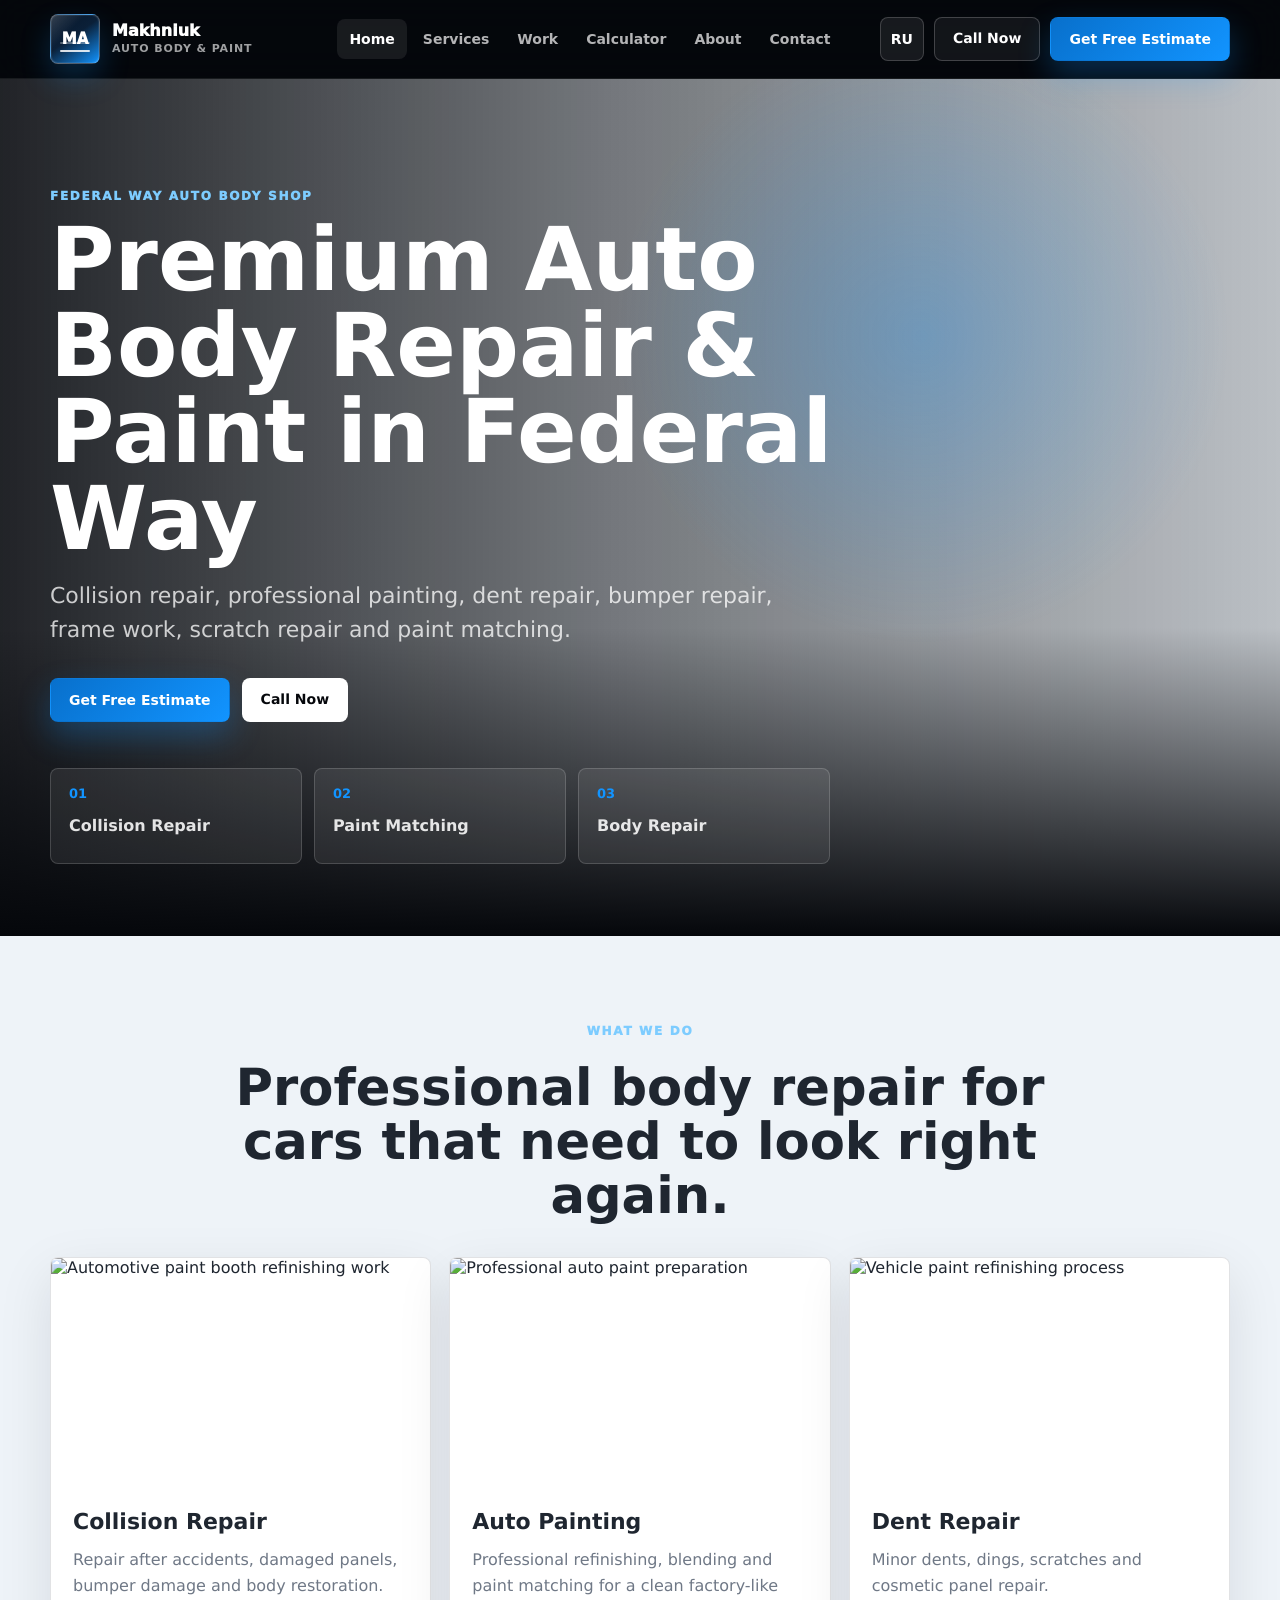
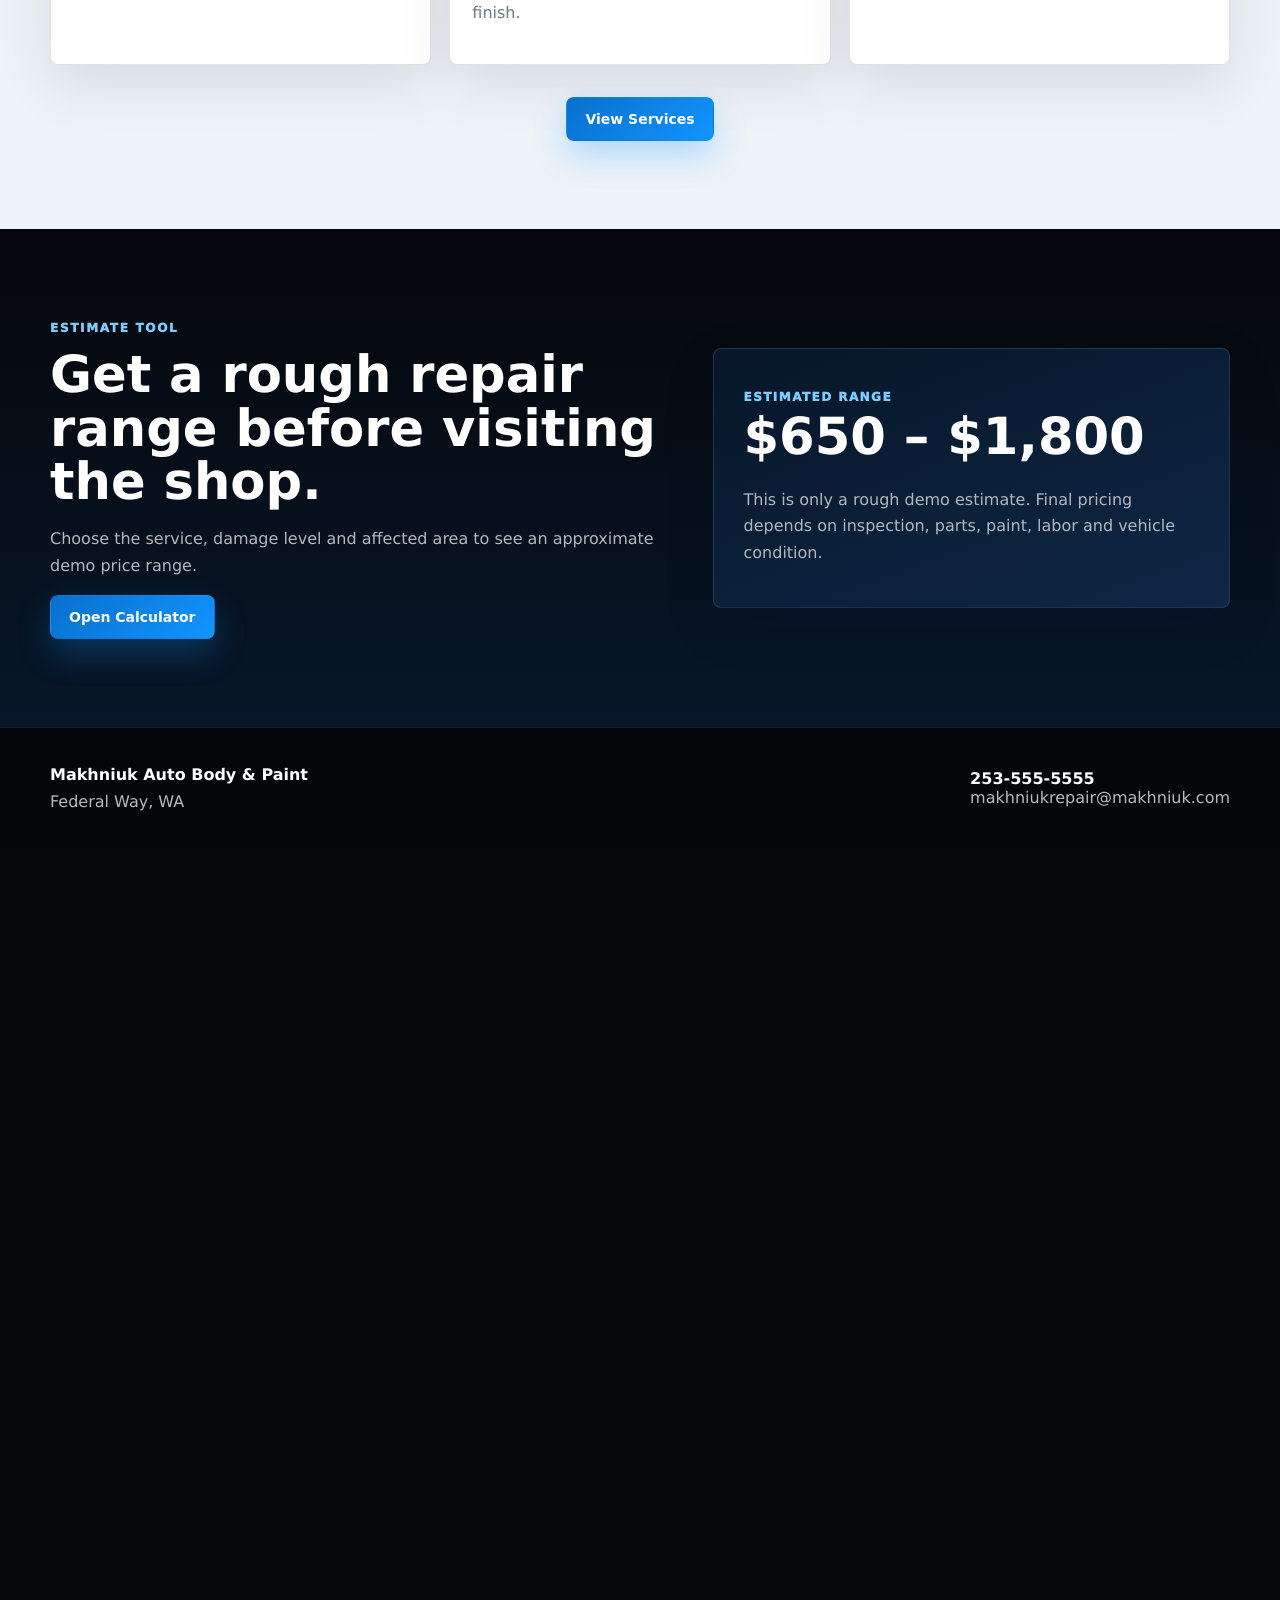
==== index.html @ cb6e2a53 "6" ====
<!DOCTYPE html>
<html lang="en">
<head>
  <meta charset="UTF-8" />
  <meta name="viewport" content="width=device-width, initial-scale=1.0" />

  <title>Makhniuk Auto Body & Paint | Auto Body Repair in Federal Way</title>
  <meta name="description" content="Premium collision repair, auto body repair, auto painting, dent repair, bumper repair, frame repair, scratch repair and paint matching in Federal Way, WA." />

  <meta property="og:title" content="Makhniuk Auto Body & Paint" />
  <meta property="og:description" content="Premium auto body repair and paint services in Federal Way, WA." />
  <meta property="og:type" content="website" />

  <link rel="stylesheet" href="style.css" />
</head>

<body>
  <header class="site-header">
    <div class="container header-inner">
      <button class="logo nav-link" data-page="home">
        <span class="logo-mark"><span>MA</span></span>
        <span class="logo-text"><strong>Makhniuk</strong><small>Auto Body & Paint</small></span>
      </button>

      <nav class="desktop-nav">
        <button class="nav-link active" data-page="home" data-i18n="navHome">Home</button>
        <button class="nav-link" data-page="services" data-i18n="navServices">Services</button>
        <button class="nav-link" data-page="work" data-i18n="navWork">Work</button>
        <button class="nav-link" data-page="calculator" data-i18n="navCalculator">Calculator</button>
        <button class="nav-link" data-page="about" data-i18n="navAbout">About</button>
        <button class="nav-link" data-page="contact" data-i18n="navContact">Contact</button>
      </nav>

      <div class="header-actions">
        <button class="lang-btn" id="langToggle">RU</button>
        <a class="btn btn-outline" href="tel:2535555555" data-i18n="callNow">Call Now</a>
        <button class="btn btn-primary nav-link" data-page="contact" data-i18n="getEstimate">Get Free Estimate</button>
        <button class="menu-btn" id="menuBtn">☰</button>
      </div>
    </div>

    <div class="mobile-nav" id="mobileNav">
      <button class="nav-link" data-page="home" data-i18n="navHome">Home</button>
      <button class="nav-link" data-page="services" data-i18n="navServices">Services</button>
      <button class="nav-link" data-page="work" data-i18n="navWork">Work</button>
      <button class="nav-link" data-page="calculator" data-i18n="navCalculator">Calculator</button>
      <button class="nav-link" data-page="about" data-i18n="navAbout">About</button>
      <button class="nav-link" data-page="contact" data-i18n="navContact">Contact</button>
    </div>
  </header>

  <main>
    <!-- HOME -->
    <section class="page active-page" id="home">
      <div class="hero">
        <div class="hero-overlay"></div>
        <div class="container hero-content">
          <span class="eyebrow" data-i18n="heroEyebrow">Federal Way Auto Body Shop</span>
          <h1 data-i18n="heroTitle">Premium Auto Body Repair & Paint in Federal Way</h1>
          <p data-i18n="heroText">
            Collision repair, professional painting, dent repair, bumper repair, frame work, scratch repair and paint matching.
          </p>

          <div class="hero-buttons">
            <button class="btn btn-primary nav-link" data-page="contact" data-i18n="getEstimate">Get Free Estimate</button>
            <a class="btn btn-light" href="tel:2535555555" data-i18n="callNow">Call Now</a>
          </div>

          <div class="trust-row">
            <div><strong>01</strong><span data-i18n="trustCollision">Collision Repair</span></div>
            <div><strong>02</strong><span data-i18n="trustPaint">Paint Matching</span></div>
            <div><strong>03</strong><span data-i18n="trustBody">Body Repair</span></div>
          </div>
        </div>
      </div>

      <section class="container section">
        <div class="section-head">
          <span class="eyebrow" data-i18n="homeServicesEyebrow">What we do</span>
          <h2 data-i18n="homeServicesTitle">Professional body repair for cars that need to look right again.</h2>
        </div>

        <div class="preview-grid">
          <article class="preview-card">
            <img src="https://images.pexels.com/photos/6872147/pexels-photo-6872147.jpeg?auto=compress&cs=tinysrgb&w=1200" alt="Automotive paint booth refinishing work">
            <div>
              <h3 data-i18n="collisionRepair">Collision Repair</h3>
              <p data-i18n="collisionShort">Repair after accidents, damaged panels, bumper damage and body restoration.</p>
            </div>
          </article>

          <article class="preview-card">
            <img src="https://images.pexels.com/photos/3806257/pexels-photo-3806257.jpeg?auto=compress&cs=tinysrgb&w=1200" alt="Professional auto paint preparation">
            <div>
              <h3 data-i18n="autoPainting">Auto Painting</h3>
              <p data-i18n="paintingShort">Professional refinishing, blending and paint matching for a clean factory-like finish.</p>
            </div>
          </article>

          <article class="preview-card">
            <img src="https://images.pexels.com/photos/6872144/pexels-photo-6872144.jpeg?auto=compress&cs=tinysrgb&w=1200" alt="Vehicle paint refinishing process">
            <div>
              <h3 data-i18n="dentRepair">Dent Repair</h3>
              <p data-i18n="dentShort">Minor dents, dings, scratches and cosmetic panel repair.</p>
            </div>
          </article>
        </div>

        <div class="center">
          <button class="btn btn-primary nav-link" data-page="services" data-i18n="viewServices">View Services</button>
        </div>
      </section>

      <section class="dark-section">
        <div class="container split-section">
          <div>
            <span class="eyebrow" data-i18n="calculatorEyebrow">Estimate tool</span>
            <h2 data-i18n="calculatorPreviewTitle">Get a rough repair range before visiting the shop.</h2>
            <p data-i18n="calculatorPreviewText">
              Choose the service, damage level and affected area to see an approximate demo price range.
            </p>
            <button class="btn btn-primary nav-link" data-page="calculator" data-i18n="openCalculator">Open Calculator</button>
          </div>
          <div class="estimate-card mini">
            <span data-i18n="estimatedRange">Estimated range</span>
            <strong>$650 – $1,800</strong>
            <p data-i18n="estimateDisclaimer">Final pricing depends on inspection, parts, paint and labor.</p>
          </div>
        </div>
      </section>
    </section>

    <!-- SERVICES -->
    <section class="page" id="services">
      <div class="page-hero small">
        <div class="container">
          <span class="eyebrow" data-i18n="servicesEyebrow">Services</span>
          <h1 data-i18n="servicesTitle">Auto body repair, paint and refinishing services.</h1>
        </div>
      </div>

      <section class="container section">
        <div class="services-grid" id="servicesGrid"></div>
      </section>
    </section>

    <!-- WORK -->
    <section class="page" id="work">
      <div class="page-hero small">
        <div class="container">
          <span class="eyebrow" data-i18n="workEyebrow">Before & After</span>
          <h1 data-i18n="workTitle">Demo repair examples with realistic estimate ranges.</h1>
        </div>
      </div>

      <section class="container section">
        <div class="work-grid" id="workGrid"></div>
      </section>
    </section>

    <!-- CALCULATOR -->
    <section class="page" id="calculator">
      <div class="page-hero small">
        <div class="container">
          <span class="eyebrow" data-i18n="calculatorEyebrow">Estimate calculator</span>
          <h1 data-i18n="calculatorTitle">Approximate repair cost calculator.</h1>
        </div>
      </div>

      <section class="container section">
        <div class="calculator-layout">
          <div class="calculator-panel">
            <label data-i18n="serviceType">Service type</label>
            <select id="calcService"></select>

            <label data-i18n="damageLevel">Damage level</label>
            <select id="calcDamage"></select>

            <label data-i18n="affectedArea">Affected area</label>
            <select id="calcArea"></select>

            <label data-i18n="paintRequired">Paint required</label>
            <select id="calcPaint"></select>

            <button class="btn btn-primary full" id="calculateBtn" data-i18n="calculate">Calculate Estimate</button>
          </div>

          <div class="estimate-card">
            <span data-i18n="estimatedRange">Estimated range</span>
            <strong id="estimatePrice">$450 – $1,200</strong>
            <span data-i18n="estimatedTime">Estimated time</span>
            <strong id="estimateTime">1–3 days</strong>
            <p data-i18n="estimateDisclaimer">
              This is only a rough demo estimate. Final pricing depends on inspection, parts, paint, labor and vehicle condition.
            </p>
          </div>
        </div>
      </section>
    </section>

    <!-- ABOUT -->
    <section class="page" id="about">
      <div class="page-hero small">
        <div class="container">
          <span class="eyebrow" data-i18n="aboutEyebrow">About</span>
          <h1 data-i18n="aboutTitle">A premium digital presence for a serious body shop.</h1>
        </div>
      </div>

      <section class="container section about-grid">
        <div>
          <h2 data-i18n="aboutHeading">Makhniuk Auto Body & Paint</h2>
          <p data-i18n="aboutText1">
            Makhniuk Auto Body & Paint is a professional auto body repair and paint shop serving Federal Way and nearby areas.
          </p>
          <p data-i18n="aboutText2">
            This demo website is built to show how the final digital presence can look with real shop photos, real customer reviews and completed project examples.
          </p>
        </div>

        <div class="about-card">
          <h3 data-i18n="hoursTitle">Business Hours</h3>
          <p>Monday–Saturday: 8:00 AM – 7:00 PM</p>
          <p>Sunday: Closed</p>
          <h3 data-i18n="serviceArea">Service Area</h3>
          <p>Federal Way, WA and surrounding areas</p>
        </div>
      </section>

      <section class="container section">
        <div class="reviews-grid">
          <article class="review-card">
            <span>★★★★★</span>
            <p data-i18n="review1">The bumper repair and paint match looked clean and professional.</p>
            <strong>Demo Customer</strong>
          </article>
          <article class="review-card">
            <span>★★★★★</span>
            <p data-i18n="review2">Great communication and the car looked much better after the body work.</p>
            <strong>Demo Customer</strong>
          </article>
          <article class="review-card">
            <span>★★★★★</span>
            <p data-i18n="review3">The paint finish looked smooth and matched the rest of the vehicle.</p>
            <strong>Demo Customer</strong>
          </article>
        </div>
      </section>
    </section>

    <!-- CONTACT -->
    <section class="page" id="contact">
      <div class="page-hero small">
        <div class="container">
          <span class="eyebrow" data-i18n="contactEyebrow">Contact</span>
          <h1 data-i18n="contactTitle">Request a free estimate.</h1>
        </div>
      </div>

      <section class="container section contact-grid">
        <form class="estimate-form" id="estimateForm">
          <label data-i18n="formName">Name</label>
          <input type="text" required />

          <label data-i18n="formPhone">Phone</label>
          <input type="tel" required />

          <label>Email</label>
          <input type="email" />

          <label data-i18n="vehicle">Vehicle Make / Model</label>
          <input type="text" />

          <label data-i18n="serviceNeeded">Service Needed</label>
          <select id="contactService"></select>

          <label data-i18n="message">Message</label>
          <textarea rows="5"></textarea>

          <button class="btn btn-primary full" type="submit" data-i18n="submitEstimate">Submit Estimate Request</button>
          <p class="success-message" id="successMessage" data-i18n="successMessage">
            Thank you. Your estimate request has been received. We will contact you shortly.
          </p>
        </form>

        <div class="contact-info">
          <h2>Makhniuk Auto Body & Paint</h2>
          <p><strong data-i18n="phone">Phone:</strong> <a href="tel:2535555555">253-555-5555</a></p>
          <p><strong>Email:</strong> makhniukrepair@makhniuk.com</p>
          <p><strong data-i18n="location">Location:</strong> Federal Way, WA</p>
          <p><strong data-i18n="hoursTitle">Business Hours:</strong><br>Monday–Saturday: 8:00 AM – 7:00 PM<br>Sunday: Closed</p>

          <div class="map-placeholder">
            <h3>Google Maps</h3>
            <p data-i18n="mapText">Exact shop address will be added here when provided.</p>
          </div>
        </div>
      </section>
    </section>
  </main>

  <!-- Service Modal -->
  <div class="modal" id="serviceModal">
    <div class="modal-box">
      <button class="modal-close" id="serviceClose">×</button>
      <img id="serviceModalImg" src="https://images.pexels.com/photos/4489732/pexels-photo-4489732.jpeg?auto=compress&cs=tinysrgb&w=1200" alt="Auto body repair service" />
      <h2 id="serviceModalTitle"></h2>
      <p id="serviceModalText"></p>
      <ul id="serviceModalList"></ul>
      <button class="btn btn-primary nav-link" data-page="contact" data-i18n="getEstimate">Get Free Estimate</button>
    </div>
  </div>

  <!-- Work Modal -->
  <div class="modal" id="workModal">
    <div class="modal-box large">
      <button class="modal-close" id="workClose">×</button>
      <div class="before-after">
        <img id="workBefore" src="https://images.pexels.com/photos/3806257/pexels-photo-3806257.jpeg?auto=compress&cs=tinysrgb&w=1200" alt="Before paint refinishing">
        <img id="workAfter" src="https://images.pexels.com/photos/6872144/pexels-photo-6872144.jpeg?auto=compress&cs=tinysrgb&w=1200" alt="After paint refinishing">
      </div>
      <h2 id="workTitleModal"></h2>
      <p id="workDescription"></p>
      <div class="modal-meta">
        <span id="workTime"></span>
        <span id="workPrice"></span>
      </div>
      <button class="btn btn-primary nav-link" data-page="contact" data-i18n="getEstimate">Get Free Estimate</button>
    </div>
  </div>

  <footer class="site-footer">
    <div class="container footer-inner">
      <div>
        <div class="footer-logo">Makhniuk Auto Body & Paint</div>
        <p>Federal Way, WA</p>
      </div>
      <div>
        <a href="tel:2535555555">253-555-5555</a>
        <p>makhniukrepair@makhniuk.com</p>
      </div>
    </div>
  </footer>

  <div class="mobile-sticky">
    <a href="tel:2535555555" data-i18n="callNow">Call Now</a>
    <button class="nav-link" data-page="contact" data-i18n="getEstimate">Get Free Estimate</button>
  </div>

  <script src="script.js"></script>
</body>
</html>
---- style.css ----
:root {
  --black: #05070b;
  --black-soft: #0a0f18;
  --navy: #071629;
  --navy-light: #0e2745;
  --graphite: #1f2630;
  --gray: #6f7886;
  --light-gray: #eef3f8;
  --white: #ffffff;
  --line: rgba(255, 255, 255, 0.14);
  --dark-line: rgba(8, 18, 32, 0.12);
  --blue: #1294ff;
  --blue-dark: #0870cc;
  --blue-soft: rgba(18, 148, 255, 0.14);
  --shadow: 0 24px 70px rgba(0, 0, 0, 0.28);
  --soft-shadow: 0 18px 54px rgba(7, 18, 32, 0.1);
  --radius: 8px;
  --header-height: 78px;
}

* {
  box-sizing: border-box;
}

html {
  scroll-behavior: smooth;
}

body {
  margin: 0;
  color: var(--graphite);
  font-family: Inter, ui-sans-serif, system-ui, -apple-system, BlinkMacSystemFont, "Segoe UI", Arial, sans-serif;
  background: var(--black);
  text-rendering: geometricPrecision;
}

body.modal-open {
  overflow: hidden;
}

img {
  display: block;
  max-width: 100%;
}

a {
  color: inherit;
  text-decoration: none;
}

button,
input,
select,
textarea {
  font: inherit;
}

button {
  cursor: pointer;
}

.container {
  width: min(1180px, calc(100% - 40px));
  margin: 0 auto;
}

.site-header {
  position: sticky;
  top: 0;
  z-index: 50;
  color: var(--white);
  background: rgba(5, 8, 13, 0.84);
  border-bottom: 1px solid rgba(255, 255, 255, 0.08);
  backdrop-filter: blur(18px);
}

.header-inner {
  min-height: var(--header-height);
  display: flex;
  align-items: center;
  justify-content: space-between;
  gap: 22px;
}

.logo {
  min-width: 250px;
  display: inline-flex;
  align-items: center;
  gap: 12px;
  padding: 0;
  color: var(--white);
  background: transparent;
  border: 0;
  text-align: left;
}

.logo-mark {
  position: relative;
  width: 50px;
  height: 50px;
  display: grid;
  place-items: center;
  flex: 0 0 auto;
  border-radius: var(--radius);
  border: 1px solid rgba(255, 255, 255, 0.25);
  background:
    linear-gradient(135deg, rgba(255, 255, 255, 0.18), transparent 36%),
    linear-gradient(145deg, #071629 0%, #0b2038 45%, #1294ff 100%);
  box-shadow: inset 0 0 0 1px rgba(255, 255, 255, 0.08), 0 14px 30px rgba(18, 148, 255, 0.22);
  font-weight: 950;
  font-size: 15px;
  overflow: hidden;
}

.logo-mark::after {
  content: "";
  position: absolute;
  left: 9px;
  right: 9px;
  bottom: 11px;
  height: 2px;
  border-radius: 999px;
  background: rgba(255, 255, 255, 0.84);
  box-shadow: 0 -8px 0 rgba(255, 255, 255, 0.32);
}

.logo-mark span {
  position: relative;
  z-index: 1;
}

.logo-text {
  max-width: 176px;
  line-height: 1.15;
}

.logo-text strong,
.logo-text small {
  display: block;
}

.logo-text strong {
  color: var(--white);
  font-size: 16px;
  font-weight: 950;
}

.logo-text small {
  margin-top: 2px;
  color: rgba(255, 255, 255, 0.62);
  font-size: 11px;
  font-weight: 850;
  letter-spacing: 0.08em;
  text-transform: uppercase;
}

.desktop-nav {
  display: flex;
  align-items: center;
  justify-content: center;
  gap: 4px;
}

.nav-link {
  color: inherit;
  border: 0;
  background: transparent;
}

.desktop-nav .nav-link {
  min-height: 40px;
  padding: 0 12px;
  border-radius: var(--radius);
  color: rgba(255, 255, 255, 0.7);
  font-size: 14px;
  font-weight: 750;
}

.desktop-nav .nav-link:hover,
.desktop-nav .nav-link.active {
  color: var(--white);
  background: rgba(255, 255, 255, 0.08);
}

.header-actions {
  display: flex;
  align-items: center;
  gap: 10px;
}

.btn,
.lang-btn,
.menu-btn {
  min-height: 44px;
  display: inline-flex;
  align-items: center;
  justify-content: center;
  border-radius: var(--radius);
  font-size: 14px;
  font-weight: 850;
  line-height: 1;
  white-space: nowrap;
  transition: transform 0.28s ease, border-color 0.28s ease, background 0.28s ease, box-shadow 0.28s ease;
}

.btn:hover,
.lang-btn:hover,
.menu-btn:hover {
  transform: translateY(-1px);
}

.btn {
  padding: 0 18px;
  border: 1px solid transparent;
}

.btn-primary {
  color: var(--white);
  background: linear-gradient(135deg, var(--blue-dark), var(--blue));
  box-shadow: 0 14px 32px rgba(18, 148, 255, 0.28);
}

.btn-outline {
  color: var(--white);
  border-color: rgba(255, 255, 255, 0.2);
  background: rgba(255, 255, 255, 0.06);
}

.btn-light {
  color: var(--black);
  background: var(--white);
}

.lang-btn,
.menu-btn {
  width: 44px;
  color: var(--white);
  border: 1px solid rgba(255, 255, 255, 0.18);
  background: rgba(255, 255, 255, 0.08);
}

.menu-btn {
  display: none;
  font-size: 22px;
}

.mobile-nav {
  display: none;
  width: min(1180px, calc(100% - 40px));
  margin: 0 auto 14px;
  padding: 8px;
  border: 1px solid rgba(255, 255, 255, 0.1);
  border-radius: var(--radius);
  background: rgba(10, 15, 24, 0.98);
}

.mobile-nav.open {
  display: grid;
}

.mobile-nav .nav-link {
  width: 100%;
  padding: 14px 12px;
  border-radius: var(--radius);
  color: rgba(255, 255, 255, 0.82);
  text-align: left;
  font-weight: 800;
}

.mobile-nav .nav-link:hover,
.mobile-nav .nav-link.active {
  color: var(--white);
  background: rgba(255, 255, 255, 0.08);
}

.page {
  position: absolute;
  left: 0;
  width: 100%;
  display: block;
  min-height: calc(100vh - var(--header-height));
  background: var(--light-gray);
  opacity: 0;
  visibility: hidden;
  pointer-events: none;
  transform: translateY(16px);
  transition: opacity 0.55s ease, transform 0.55s ease, visibility 0s linear 0.55s;
}

.page.active-page {
  position: relative;
  opacity: 1;
  visibility: visible;
  pointer-events: auto;
  transform: translateY(0);
  transition-delay: 0s;
}

.hero {
  position: relative;
  min-height: calc(100vh - var(--header-height));
  display: grid;
  align-items: end;
  overflow: hidden;
  color: var(--white);
  background:
    linear-gradient(90deg, rgba(5, 7, 11, 0.88) 0%, rgba(5, 7, 11, 0.52) 48%, rgba(5, 7, 11, 0.22) 100%),
    url("https://images.pexels.com/photos/6872147/pexels-photo-6872147.jpeg?auto=compress&cs=tinysrgb&w=2200") center / cover;
}

.hero-overlay {
  position: absolute;
  inset: 0;
  background:
    radial-gradient(circle at 72% 30%, rgba(18, 148, 255, 0.28), transparent 28%),
    linear-gradient(0deg, var(--black) 0%, transparent 36%);
}

.hero-content {
  position: relative;
  display: grid;
  justify-items: start;
  align-content: end;
  padding: 110px 0 72px;
}

.eyebrow {
  display: inline-block;
  margin-bottom: 14px;
  color: #7dccff;
  font-size: 12px;
  font-weight: 950;
  letter-spacing: 0.14em;
  text-transform: uppercase;
}

h1,
h2,
h3,
p {
  margin-top: 0;
}

h1 {
  max-width: 880px;
  margin-bottom: 18px;
  font-size: clamp(42px, 7vw, 88px);
  line-height: 0.98;
  letter-spacing: 0;
}

h2 {
  margin-bottom: 16px;
  font-size: clamp(30px, 4vw, 52px);
  line-height: 1.05;
  letter-spacing: 0;
}

h3 {
  margin-bottom: 10px;
  font-size: 22px;
  line-height: 1.2;
}

.hero p {
  max-width: 760px;
  margin-bottom: 0;
  color: rgba(255, 255, 255, 0.76);
  font-size: clamp(17px, 2vw, 22px);
  line-height: 1.55;
}

.page.active-page .hero-content > *,
.page.active-page .page-hero .container > *,
.page.active-page .section > * {
  animation: softRise 0.7s ease both;
}

.page.active-page .hero-content > *:nth-child(2),
.page.active-page .page-hero .container > *:nth-child(2),
.page.active-page .section > *:nth-child(2) {
  animation-delay: 0.05s;
}

.page.active-page .hero-content > *:nth-child(3),
.page.active-page .section > *:nth-child(3) {
  animation-delay: 0.1s;
}

@keyframes softRise {
  from {
    opacity: 0;
    transform: translateY(14px);
  }
  to {
    opacity: 1;
    transform: translateY(0);
  }
}

.hero-buttons {
  display: flex;
  flex-wrap: wrap;
  gap: 12px;
  margin-top: 30px;
}

.trust-row {
  display: grid;
  grid-template-columns: repeat(3, minmax(0, 1fr));
  gap: 12px;
  width: min(780px, 100%);
  margin-top: 46px;
}

.trust-row div {
  min-height: 96px;
  padding: 18px;
  border: 1px solid rgba(255, 255, 255, 0.16);
  border-radius: var(--radius);
  background: rgba(255, 255, 255, 0.08);
  backdrop-filter: blur(10px);
}

.trust-row strong {
  display: block;
  margin-bottom: 14px;
  color: var(--blue);
  font-size: 13px;
}

.trust-row span {
  color: rgba(255, 255, 255, 0.88);
  font-weight: 850;
}

.section {
  padding: 88px 0;
}

.section-head {
  width: min(860px, 100%);
  display: grid;
  justify-items: center;
  gap: 10px;
  margin-bottom: 34px;
  margin-left: auto;
  margin-right: auto;
  text-align: center;
}

.section-head h2 {
  max-width: 860px;
  margin-bottom: 0;
}

.preview-grid,
.services-grid,
.work-grid,
.reviews-grid {
  display: grid;
  grid-template-columns: repeat(3, minmax(0, 1fr));
  gap: 18px;
}

.preview-card,
.service-card,
.work-card,
.review-card,
.about-card,
.calculator-panel,
.estimate-card,
.contact-info,
.estimate-form {
  border: 1px solid var(--dark-line);
  border-radius: var(--radius);
  background: var(--white);
  box-shadow: var(--soft-shadow);
  transition: transform 0.35s ease, box-shadow 0.35s ease, border-color 0.35s ease;
}

.preview-card {
  overflow: hidden;
}

.preview-card:hover,
.service-card:hover,
.work-card:hover,
.review-card:hover {
  transform: translateY(-5px);
  box-shadow: 0 24px 70px rgba(7, 18, 32, 0.14);
}

.preview-card img {
  width: 100%;
  height: 230px;
  object-fit: cover;
}

.preview-card div {
  padding: 22px;
}

.preview-card p,
.service-card p,
.work-card p,
.about-grid p,
.review-card p,
.contact-info p,
.estimate-card p {
  color: var(--gray);
  line-height: 1.65;
}

.center {
  display: flex;
  justify-content: center;
  margin-top: 32px;
}

.dark-section {
  padding: 88px 0;
  color: var(--white);
  background: linear-gradient(180deg, var(--black), var(--navy));
}

.split-section {
  display: grid;
  grid-template-columns: 1.1fr 0.9fr;
  gap: 30px;
  align-items: center;
}

.split-section p {
  max-width: 650px;
  color: rgba(255, 255, 255, 0.7);
  line-height: 1.65;
}

.page-hero {
  color: var(--white);
  background:
    linear-gradient(90deg, rgba(5, 7, 11, 0.9), rgba(7, 22, 41, 0.74)),
    url("https://images.pexels.com/photos/3806257/pexels-photo-3806257.jpeg?auto=compress&cs=tinysrgb&w=2200") center / cover;
}

.page-hero.small {
  padding: 92px 0 70px;
  text-align: center;
}

.page-hero h1 {
  max-width: 860px;
  margin-left: auto;
  margin-right: auto;
  font-size: clamp(38px, 5.6vw, 72px);
}

.service-card,
.work-card {
  overflow: hidden;
}

.service-card img,
.work-card img {
  width: 100%;
  height: 220px;
  object-fit: cover;
}

.service-card .card-body,
.work-card .card-body {
  padding: 22px;
}

.service-card button,
.work-card button {
  margin-top: 12px;
}

.service-card {
  min-height: 100%;
}

.work-card {
  cursor: pointer;
}

.work-card:hover,
.service-card:hover,
.preview-card:hover { border-color: rgba(18, 148, 255, 0.45); }

.work-card .work-images,
.before-after {
  display: grid;
  grid-template-columns: 1fr 1fr;
  gap: 0;
}

.work-card .work-images img {
  height: 190px;
}

.calculator-layout,
.about-grid,
.contact-grid {
  display: grid;
  grid-template-columns: 1fr 1fr;
  gap: 24px;
  align-items: start;
}

.calculator-layout {
  width: min(980px, 100%);
  margin-left: auto;
  margin-right: auto;
}

.calculator-panel,
.estimate-form {
  padding: 26px;
}

.calculator-panel label,
.estimate-form label {
  display: block;
  margin: 16px 0 8px;
  color: var(--graphite);
  font-weight: 850;
}

.calculator-panel label:first-child,
.estimate-form label:first-child {
  margin-top: 0;
}

input,
select,
textarea {
  width: 100%;
  border: 1px solid #cbd5e1;
  border-radius: var(--radius);
  outline: 0;
  background: var(--white);
  color: var(--graphite);
  padding: 13px 12px;
}

textarea {
  resize: vertical;
}

input:focus,
select:focus,
textarea:focus {
  border-color: var(--blue);
  box-shadow: 0 0 0 4px var(--blue-soft);
}

.full {
  width: 100%;
  margin-top: 18px;
}

.estimate-card {
  padding: 30px;
  color: var(--white);
  background: linear-gradient(160deg, var(--navy), var(--navy-light));
  border-color: rgba(255, 255, 255, 0.1);
}

.estimate-card.mini {
  min-height: 260px;
  display: grid;
  align-content: center;
}

.estimate-card span {
  display: block;
  margin-bottom: 8px;
  color: #7dccff;
  font-size: 12px;
  font-weight: 950;
  letter-spacing: 0.12em;
  text-transform: uppercase;
}

.estimate-card strong {
  display: block;
  margin-bottom: 24px;
  color: var(--white);
  font-size: clamp(32px, 4vw, 54px);
  line-height: 1;
}

.estimate-card p {
  margin-bottom: 0;
  color: rgba(255, 255, 255, 0.68);
}

.about-grid {
  align-items: stretch;
}

.about-card {
  padding: 28px;
  background:
    linear-gradient(180deg, rgba(18, 148, 255, 0.08), transparent 34%),
    var(--white);
}

.about-card h3 {
  margin-top: 22px;
}

.about-card h3:first-child {
  margin-top: 0;
}

.reviews-grid {
  margin-top: -28px;
}

.review-card {
  padding: 24px;
}

.review-card span {
  display: block;
  margin-bottom: 14px;
  color: var(--blue-dark);
  letter-spacing: 0.08em;
}

.review-card strong {
  display: block;
  margin-top: 18px;
}

.estimate-form {
  display: grid;
}

.success-message {
  display: none;
  margin: 18px 0 0;
  padding: 14px;
  border-radius: var(--radius);
  color: #11643a;
  background: #e8f7ef;
  font-weight: 850;
}

.success-message.show,
.success-message.active {
  display: block;
}

.contact-info {
  padding: 30px;
}

.contact-info a {
  color: var(--blue-dark);
  font-weight: 850;
}

.map-placeholder {
  min-height: 220px;
  display: grid;
  place-items: center;
  margin-top: 24px;
  padding: 24px;
  border-radius: var(--radius);
  color: var(--white);
  text-align: center;
  background:
    linear-gradient(rgba(7, 22, 41, 0.84), rgba(7, 22, 41, 0.84)),
    linear-gradient(45deg, transparent 47%, rgba(255, 255, 255, 0.16) 49%, transparent 51%),
    linear-gradient(-45deg, transparent 47%, rgba(255, 255, 255, 0.12) 49%, transparent 51%),
    #10243d;
  background-size: auto, 54px 54px, 54px 54px, auto;
}

.map-placeholder h3 {
  margin-bottom: 8px;
  font-size: 28px;
}

.map-placeholder p {
  margin-bottom: 0;
  color: rgba(255, 255, 255, 0.72);
}

.modal {
  position: fixed;
  inset: 0;
  z-index: 100;
  display: none;
  place-items: center;
  padding: 22px;
  background: rgba(2, 5, 9, 0);
  backdrop-filter: blur(12px);
  opacity: 0;
  pointer-events: none;
  transition: opacity 0.34s ease, background 0.34s ease;
}

.modal.open,
.modal.active,
.modal.show {
  display: grid;
  opacity: 1;
  pointer-events: auto;
  background: rgba(2, 5, 9, 0.78);
}

.modal-box {
  position: relative;
  width: min(760px, 100%);
  max-height: 88vh;
  overflow: auto;
  border-radius: var(--radius);
  background: var(--white);
  box-shadow: var(--shadow);
  transform: translateY(18px) scale(0.985);
  opacity: 0;
  transition: transform 0.38s ease, opacity 0.38s ease;
}

.modal.open .modal-box,
.modal.active .modal-box,
.modal.show .modal-box {
  transform: translateY(0) scale(1);
  opacity: 1;
}

.modal-box.large {
  width: min(980px, 100%);
}

.modal-close {
  position: sticky;
  top: 14px;
  float: right;
  z-index: 2;
  width: 42px;
  height: 42px;
  margin: 14px 14px 0 0;
  border: 0;
  border-radius: var(--radius);
  color: var(--white);
  background: rgba(5, 7, 11, 0.9);
  font-size: 28px;
  line-height: 1;
}

.modal-box > img {
  width: 100%;
  height: 330px;
  object-fit: cover;
}

.modal-box h2,
.modal-box p,
.modal-box ul,
.modal-box .modal-meta,
.modal-box > .btn {
  margin-left: 28px;
  margin-right: 28px;
}

.modal-box h2 {
  margin-top: 26px;
  font-size: clamp(28px, 4vw, 46px);
}

.modal-box p {
  color: var(--gray);
  line-height: 1.65;
}

.modal-box ul {
  padding-left: 20px;
  color: var(--gray);
  line-height: 1.7;
}

.modal-box > .btn {
  margin-bottom: 28px;
}

.before-after {
  padding: 28px 28px 0;
  gap: 12px;
}

.before-after img {
  width: 100%;
  height: 310px;
  object-fit: cover;
  border-radius: var(--radius);
}

.modal-meta {
  display: flex;
  flex-wrap: wrap;
  gap: 10px;
  margin-bottom: 24px;
}

.modal-meta span {
  display: inline-flex;
  padding: 10px 12px;
  border-radius: var(--radius);
  color: var(--blue-dark);
  background: var(--blue-soft);
  font-weight: 850;
}

.site-footer {
  color: rgba(255, 255, 255, 0.72);
  background: #030508;
  border-top: 1px solid rgba(255, 255, 255, 0.08);
}

.footer-inner {
  min-height: 120px;
  display: flex;
  align-items: center;
  justify-content: space-between;
  gap: 24px;
}

.footer-logo {
  margin-bottom: 8px;
  color: var(--white);
  font-weight: 900;
}

.site-footer p {
  margin: 0;
}

.site-footer a {
  color: var(--white);
  font-weight: 850;
}

.mobile-sticky {
  position: fixed;
  left: 12px;
  right: 12px;
  bottom: 12px;
  z-index: 45;
  display: none;
  grid-template-columns: 1fr 1fr;
  gap: 8px;
  padding: 8px;
  border: 1px solid rgba(255, 255, 255, 0.14);
  border-radius: var(--radius);
  background: rgba(5, 7, 11, 0.92);
  backdrop-filter: blur(14px);
  box-shadow: 0 18px 44px rgba(0, 0, 0, 0.28);
}

.mobile-sticky a,
.mobile-sticky button {
  min-height: 44px;
  border: 0;
  border-radius: var(--radius);
  color: var(--white);
  background: rgba(255, 255, 255, 0.1);
  font-weight: 900;
}

.mobile-sticky button {
  background: linear-gradient(135deg, var(--blue-dark), var(--blue));
}

@media (max-width: 1100px) {
  .desktop-nav,
  .header-actions .btn {
    display: none;
  }

  .menu-btn {
    display: inline-flex;
  }

  .logo {
    min-width: 0;
  }
}

@media (max-width: 860px) {
  :root {
    --header-height: 68px;
  }

  .container {
    width: min(100% - 32px, 1180px);
  }

  .header-inner {
    gap: 12px;
  }

  .logo-mark {
    width: 40px;
    height: 40px;
  }

  .logo-text {
    max-width: 150px;
    font-size: 13px;
  }

  .hero {
    min-height: calc(88vh - var(--header-height));
  }

  .hero-content {
    padding: 84px 0 52px;
  }

  h1 {
    font-size: clamp(39px, 12vw, 62px);
  }

  .trust-row,
  .section-head,
  .preview-grid,
  .services-grid,
  .work-grid,
  .reviews-grid,
  .split-section,
  .calculator-layout,
  .about-grid,
  .contact-grid {
    grid-template-columns: 1fr;
  }

  .section {
    padding: 66px 0;
  }

  .dark-section {
    padding: 66px 0;
  }

  .page-hero.small {
    padding: 70px 0 52px;
  }

  .reviews-grid {
    margin-top: 0;
  }

  .footer-inner {
    align-items: flex-start;
    flex-direction: column;
    justify-content: center;
    padding: 28px 0;
  }

  .mobile-sticky {
    display: grid;
  }

  .site-footer {
    padding-bottom: 72px;
  }
}

@media (max-width: 560px) {
  .container {
    width: min(100% - 28px, 1180px);
  }

  .lang-btn,
  .menu-btn {
    width: 40px;
    min-height: 40px;
  }

  .logo-text {
    max-width: 126px;
  }

  .hero-buttons {
    display: grid;
  }

  .hero-buttons .btn {
    width: 100%;
  }

  .trust-row div {
    min-height: auto;
  }

  .preview-card img,
  .service-card img {
    height: 190px;
  }

  .work-card .work-images,
  .before-after {
    grid-template-columns: 1fr;
  }

  .before-after img {
    height: 220px;
  }

  .modal {
    padding: 12px;
  }

  .modal-box > img {
    height: 230px;
  }

  .modal-box h2,
  .modal-box p,
  .modal-box ul,
  .modal-box .modal-meta,
  .modal-box > .btn {
    margin-left: 20px;
    margin-right: 20px;
  }

  .before-after {
    padding: 20px 20px 0;
  }
}
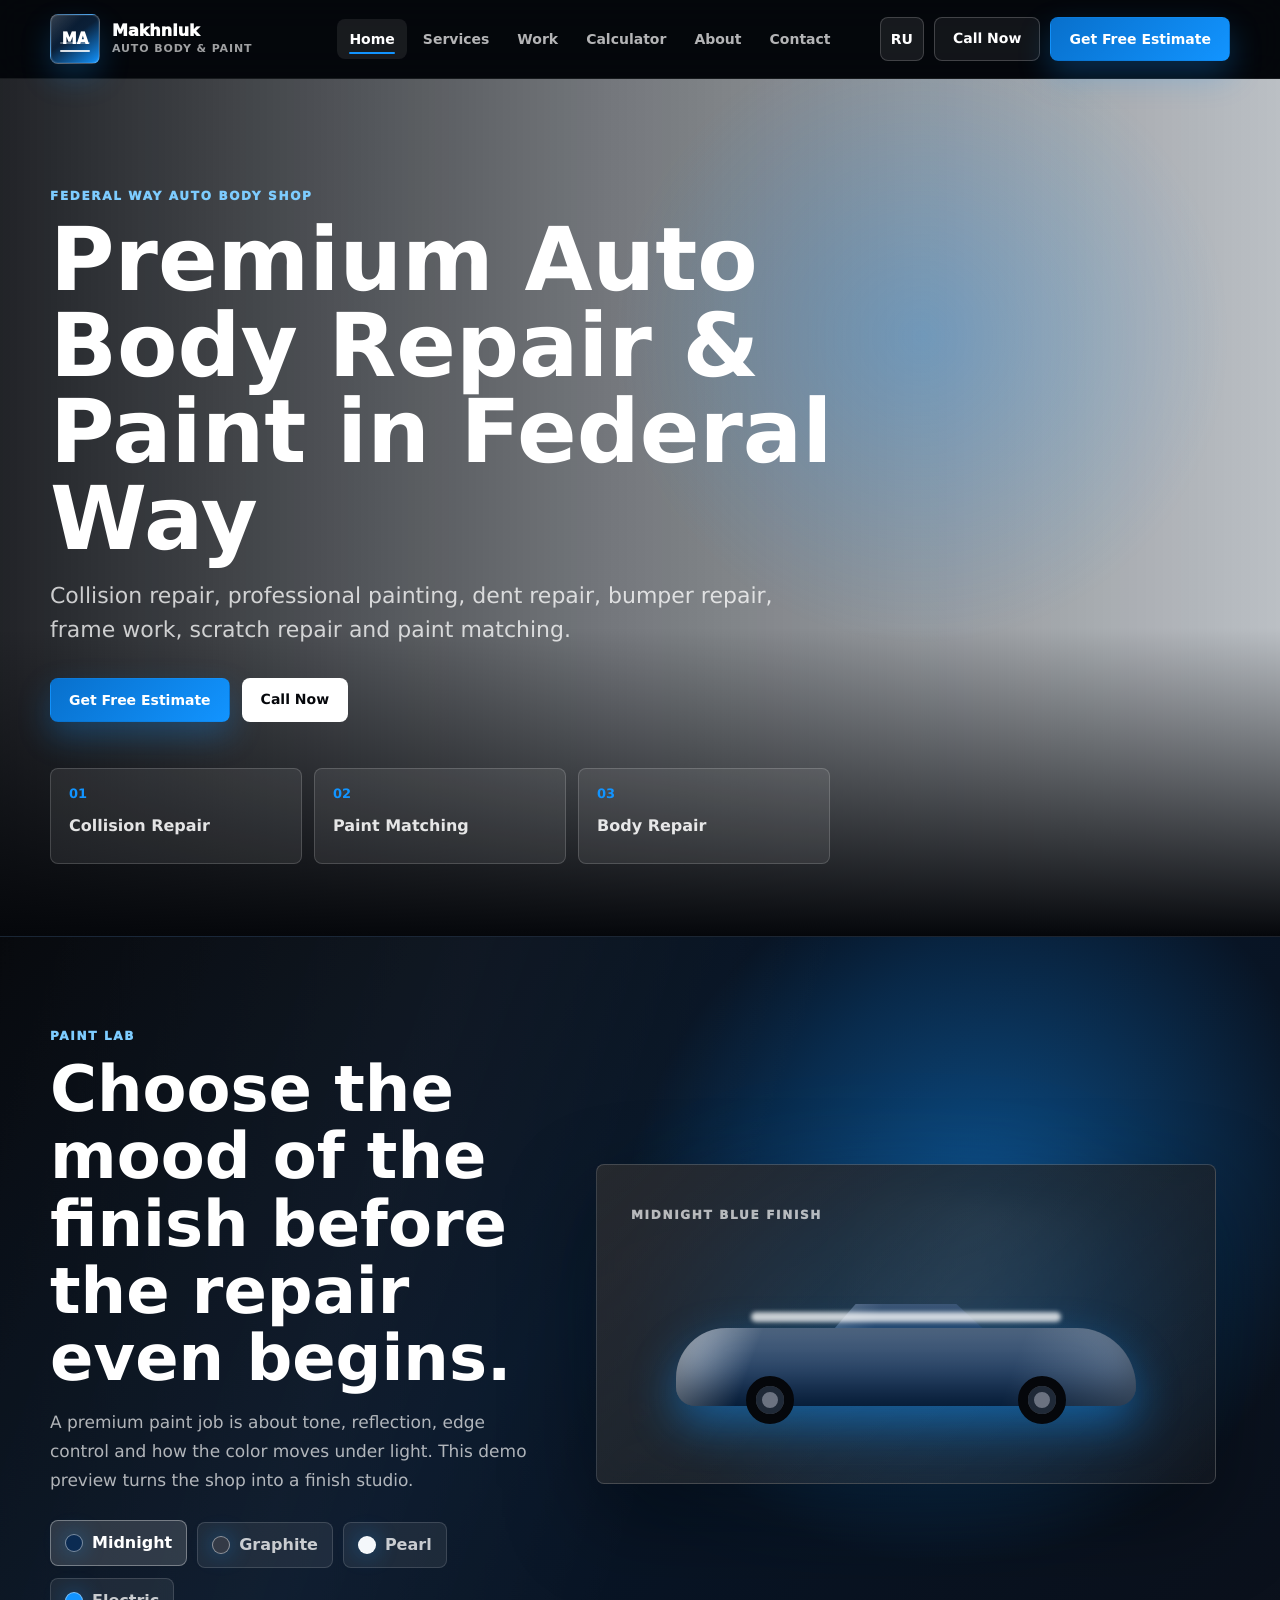
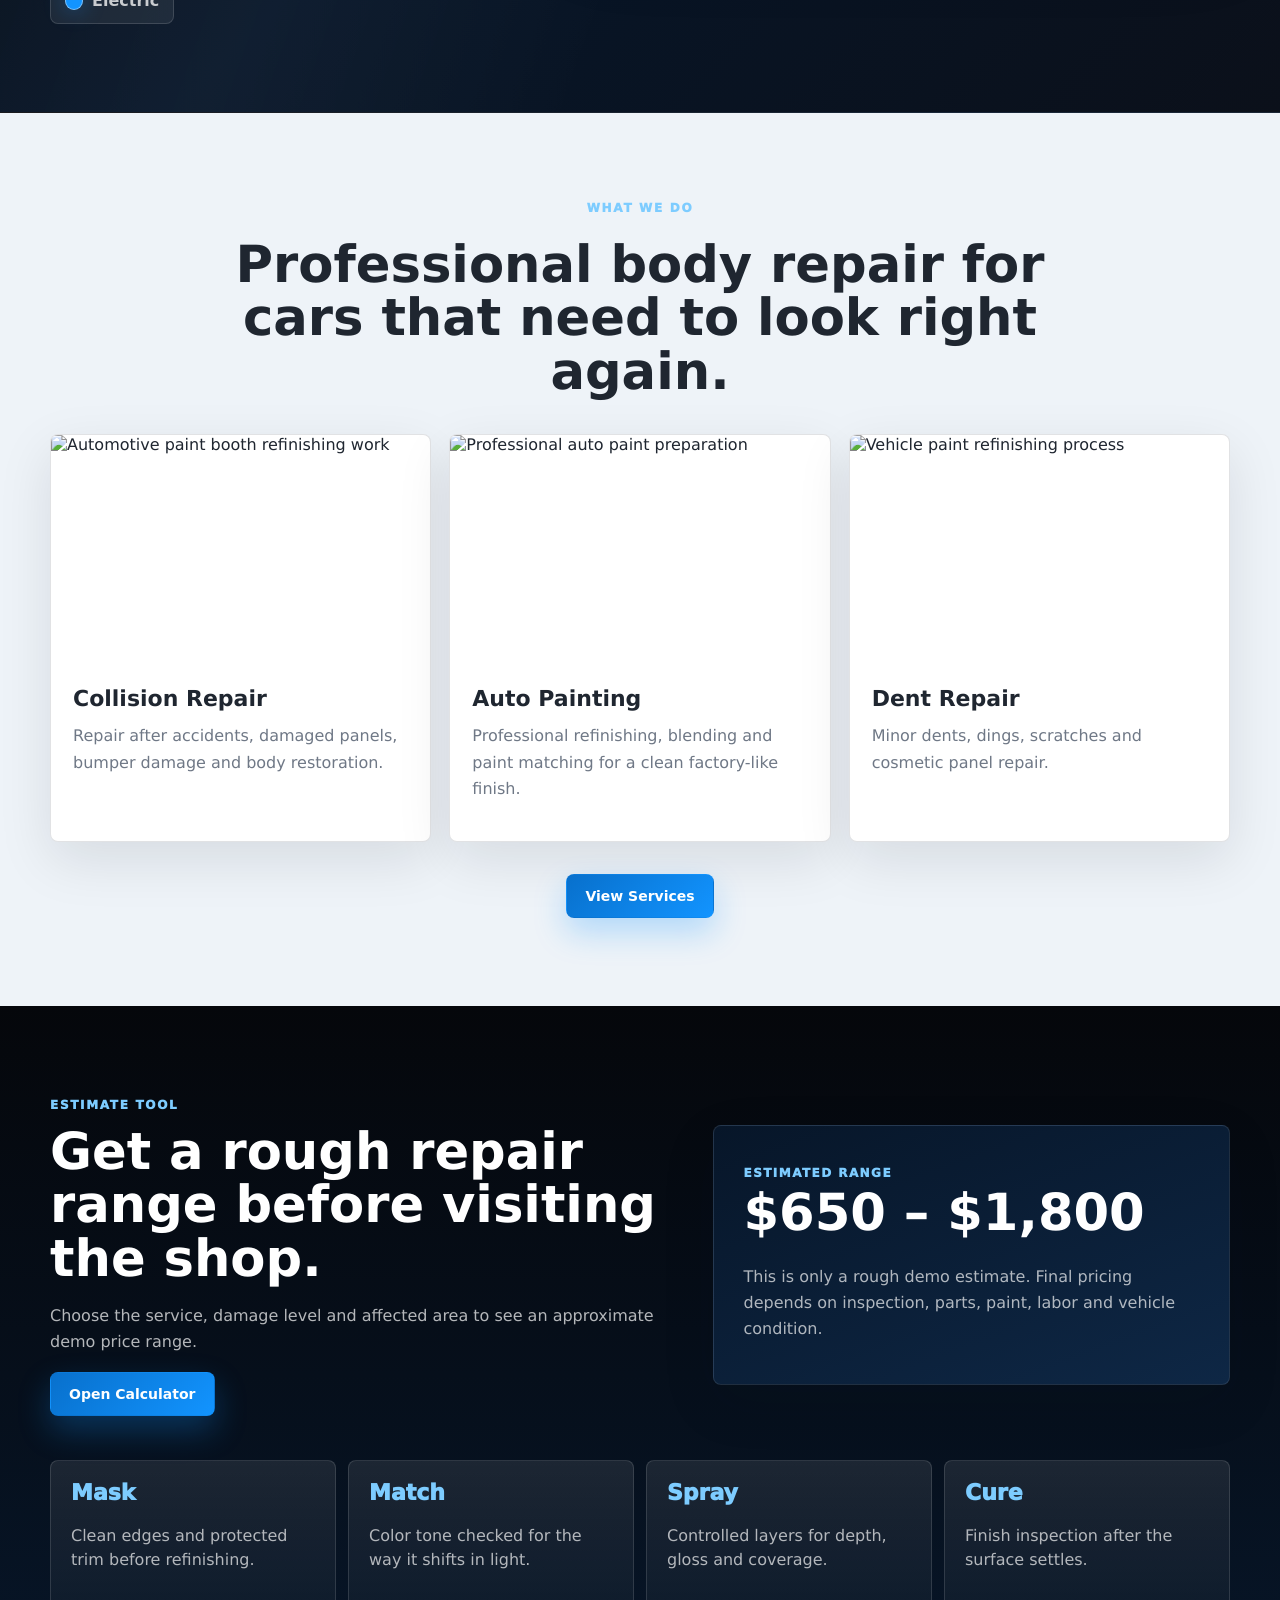
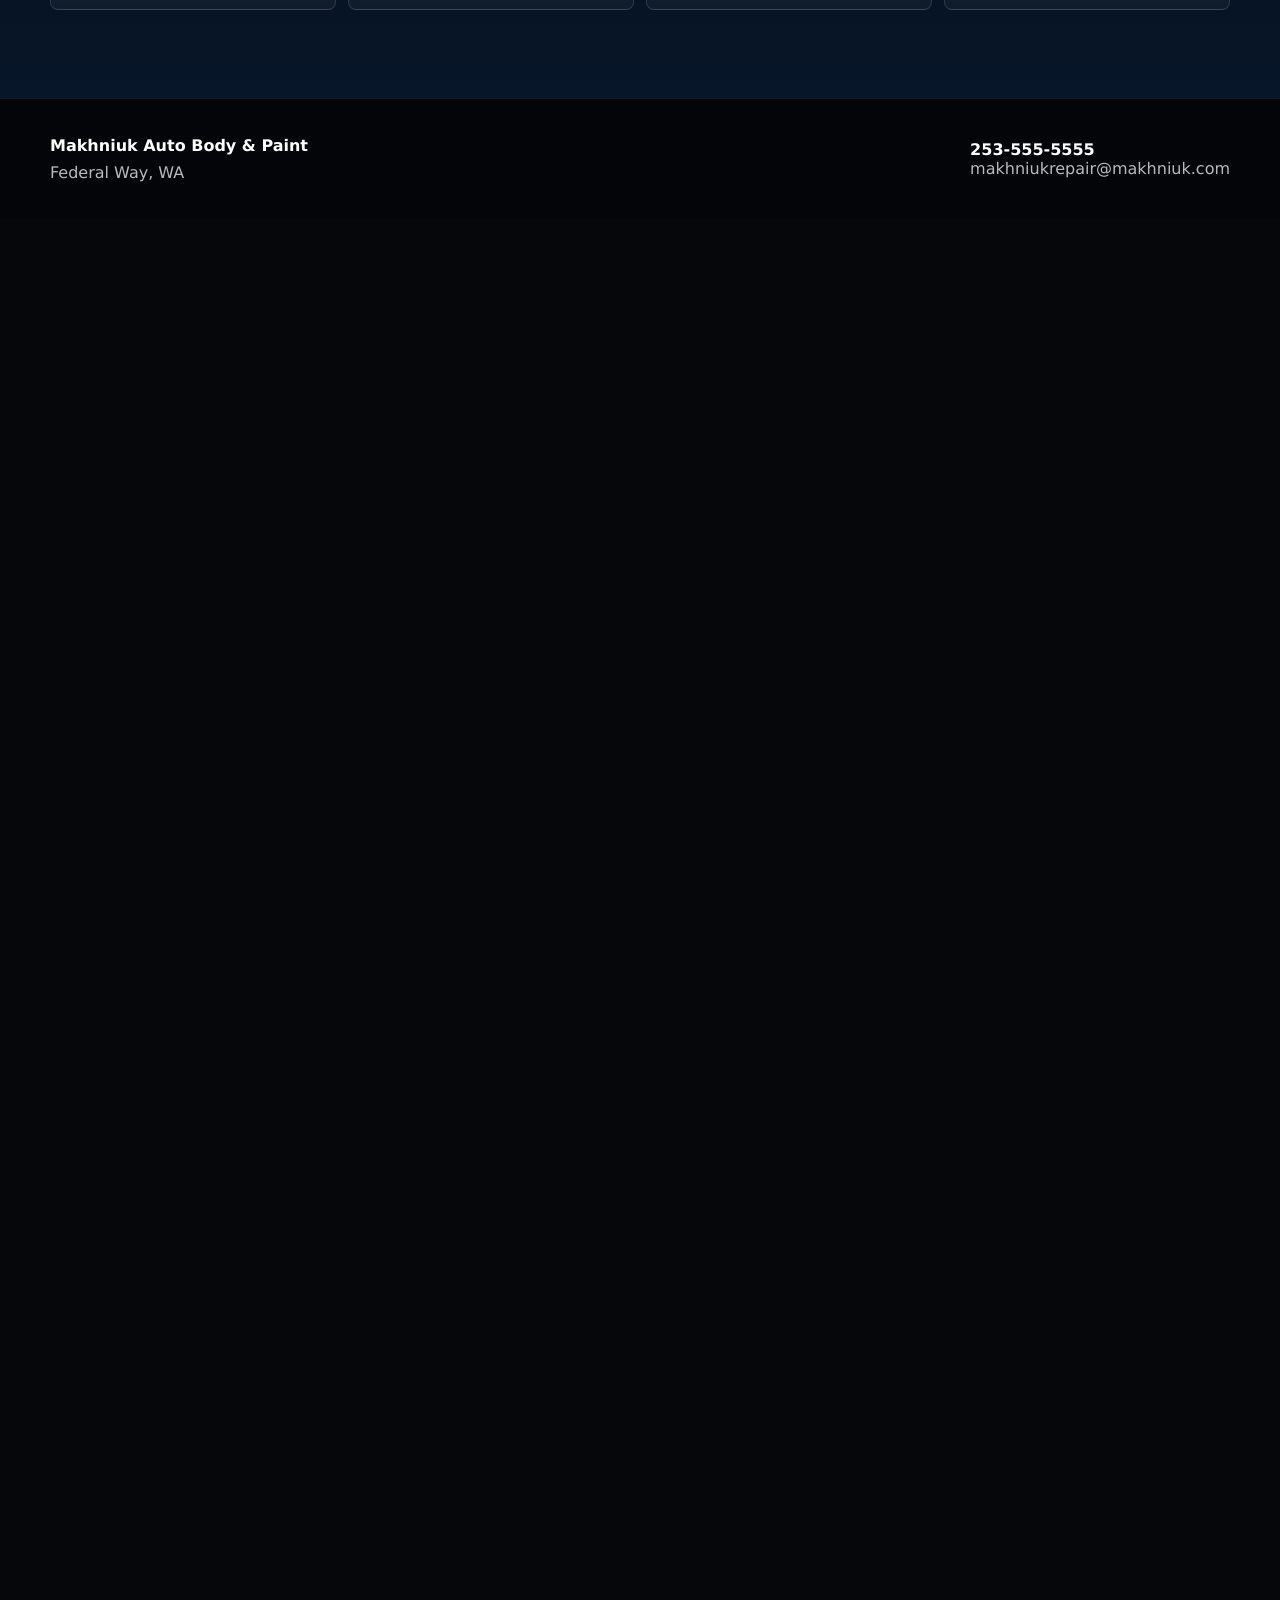
==== commit 88ac8070: "3" ====
--- a/index.html
+++ b/index.html
@@ -74,6 +74,35 @@
         </div>
       </div>
 
+      <section class="paint-lab" aria-label="Interactive paint finish preview">
+        <div class="container paint-lab-inner">
+          <div class="paint-lab-copy">
+            <span class="eyebrow" data-i18n="labEyebrow">Paint Lab</span>
+            <h2 data-i18n="labTitle">Choose the mood of the finish before the repair even begins.</h2>
+            <p data-i18n="labText">A premium paint job is about tone, reflection, edge control and how the color moves under light. This demo preview turns the shop into a finish studio.</p>
+            <div class="finish-swatches" id="finishSwatches" aria-label="Paint finish options">
+              <button class="finish-swatch active" type="button" data-finish="midnight"><span></span>Midnight</button>
+              <button class="finish-swatch" type="button" data-finish="graphite"><span></span>Graphite</button>
+              <button class="finish-swatch" type="button" data-finish="pearl"><span></span>Pearl</button>
+              <button class="finish-swatch" type="button" data-finish="electric"><span></span>Electric</button>
+            </div>
+          </div>
+          <div class="finish-stage" id="finishStage">
+            <div class="spray-beam"></div>
+            <div class="paint-card-preview">
+              <span class="paint-card-label" id="finishLabel">Midnight Blue Finish</span>
+              <div class="car-silhouette">
+                <span class="car-roof"></span>
+                <span class="car-body"></span>
+                <span class="car-gloss"></span>
+                <span class="wheel left"></span>
+                <span class="wheel right"></span>
+              </div>
+            </div>
+          </div>
+        </div>
+      </section>
+
       <section class="container section">
         <div class="section-head">
           <span class="eyebrow" data-i18n="homeServicesEyebrow">What we do</span>
@@ -127,6 +156,12 @@
             <p data-i18n="estimateDisclaimer">Final pricing depends on inspection, parts, paint and labor.</p>
           </div>
         </div>
+        <div class="container studio-steps">
+          <article><span>Mask</span><p data-i18n="studioMask">Clean edges and protected trim before refinishing.</p></article>
+          <article><span>Match</span><p data-i18n="studioMatch">Color tone checked for the way it shifts in light.</p></article>
+          <article><span>Spray</span><p data-i18n="studioSpray">Controlled layers for depth, gloss and coverage.</p></article>
+          <article><span>Cure</span><p data-i18n="studioCure">Finish inspection after the surface settles.</p></article>
+        </div>
       </section>
     </section>
 
--- a/style.css
+++ b/style.css
@@ -16,6 +16,8 @@
   --soft-shadow: 0 18px 54px rgba(7, 18, 32, 0.1);
   --radius: 8px;
   --header-height: 78px;
+  --finish-main: #0b2b52;
+  --finish-glow: rgba(18, 148, 255, 0.46);
 }
 
 * {
@@ -168,18 +170,39 @@
 }
 
 .desktop-nav .nav-link {
+  position: relative;
   min-height: 40px;
   padding: 0 12px;
   border-radius: var(--radius);
   color: rgba(255, 255, 255, 0.7);
   font-size: 14px;
   font-weight: 750;
+  overflow: hidden;
 }
 
 .desktop-nav .nav-link:hover,
 .desktop-nav .nav-link.active {
   color: var(--white);
   background: rgba(255, 255, 255, 0.08);
+}
+
+.desktop-nav .nav-link::after {
+  content: "";
+  position: absolute;
+  left: 12px;
+  right: 12px;
+  bottom: 5px;
+  height: 2px;
+  border-radius: 999px;
+  background: var(--blue);
+  transform: scaleX(0);
+  transform-origin: center;
+  transition: transform 0.28s ease;
+}
+
+.desktop-nav .nav-link.active::after,
+.desktop-nav .nav-link:hover::after {
+  transform: scaleX(1);
 }
 
 .header-actions {
@@ -434,6 +457,237 @@
   font-weight: 850;
 }
 
+.paint-lab {
+  position: relative;
+  overflow: hidden;
+  color: var(--white);
+  background:
+    linear-gradient(135deg, #05070b 0%, #071629 46%, #0b101a 100%);
+  border-top: 1px solid rgba(255, 255, 255, 0.08);
+  border-bottom: 1px solid rgba(255, 255, 255, 0.08);
+}
+
+.paint-lab::before {
+  content: "";
+  position: absolute;
+  inset: -20% -10%;
+  background:
+    linear-gradient(110deg, transparent 0%, rgba(255, 255, 255, 0.04) 34%, transparent 54%),
+    radial-gradient(circle at 72% 42%, var(--finish-glow), transparent 28%);
+  transform: skewY(-5deg);
+  pointer-events: none;
+}
+
+.paint-lab-inner {
+  position: relative;
+  min-height: 520px;
+  display: grid;
+  grid-template-columns: 0.86fr 1.14fr;
+  gap: 42px;
+  align-items: center;
+  padding: 88px 0;
+}
+
+.paint-lab-copy {
+  max-width: 560px;
+}
+
+.paint-lab-copy h2 {
+  font-size: clamp(36px, 5vw, 68px);
+}
+
+.paint-lab-copy p {
+  color: rgba(255, 255, 255, 0.68);
+  font-size: 17px;
+  line-height: 1.7;
+}
+
+.finish-swatches {
+  display: flex;
+  flex-wrap: wrap;
+  gap: 10px;
+  margin-top: 26px;
+}
+
+.finish-swatch {
+  min-height: 46px;
+  display: inline-flex;
+  align-items: center;
+  gap: 9px;
+  padding: 0 14px;
+  border: 1px solid rgba(255, 255, 255, 0.14);
+  border-radius: var(--radius);
+  color: rgba(255, 255, 255, 0.76);
+  background: rgba(255, 255, 255, 0.07);
+  font-weight: 900;
+  transition: transform 0.26s ease, background 0.26s ease, border-color 0.26s ease;
+}
+
+.finish-swatch:hover,
+.finish-swatch.active {
+  transform: translateY(-2px);
+  color: var(--white);
+  border-color: rgba(255, 255, 255, 0.34);
+  background: rgba(255, 255, 255, 0.14);
+}
+
+.finish-swatch span {
+  width: 18px;
+  height: 18px;
+  border-radius: 50%;
+  border: 1px solid rgba(255, 255, 255, 0.45);
+  background: var(--finish-main);
+  box-shadow: 0 0 22px var(--finish-glow);
+}
+
+.finish-swatch[data-finish="graphite"] span { background: #343a46; }
+.finish-swatch[data-finish="pearl"] span { background: #f4f7fb; }
+.finish-swatch[data-finish="electric"] span { background: #1294ff; }
+
+.finish-stage {
+  position: relative;
+  min-height: 390px;
+  display: grid;
+  place-items: center;
+  isolation: isolate;
+}
+
+.finish-stage::before,
+.finish-stage::after {
+  content: "";
+  position: absolute;
+  border-radius: 999px;
+  pointer-events: none;
+}
+
+.finish-stage::before {
+  width: 68%;
+  height: 56%;
+  background: var(--finish-glow);
+  filter: blur(70px);
+  opacity: 0.7;
+}
+
+.finish-stage::after {
+  width: min(560px, 94%);
+  height: 1px;
+  bottom: 54px;
+  background: linear-gradient(90deg, transparent, rgba(255, 255, 255, 0.36), transparent);
+}
+
+.spray-beam {
+  position: absolute;
+  right: 5%;
+  top: 15%;
+  width: 54%;
+  height: 48%;
+  background: linear-gradient(110deg, transparent, rgba(255, 255, 255, 0.18), transparent 70%);
+  clip-path: polygon(100% 18%, 0 0, 0 100%, 100% 82%);
+  opacity: 0.7;
+  animation: spraySweep 4.8s ease-in-out infinite;
+  z-index: 1;
+}
+
+.paint-card-preview {
+  position: relative;
+  z-index: 2;
+  width: min(620px, 100%);
+  min-height: 320px;
+  display: grid;
+  align-content: center;
+  padding: 34px;
+  border: 1px solid rgba(255, 255, 255, 0.16);
+  border-radius: var(--radius);
+  background:
+    linear-gradient(135deg, rgba(255, 255, 255, 0.13), rgba(255, 255, 255, 0.04)),
+    linear-gradient(160deg, rgba(5, 7, 11, 0.86), rgba(5, 7, 11, 0.36));
+  box-shadow: 0 34px 90px rgba(0, 0, 0, 0.38);
+  backdrop-filter: blur(12px);
+  transform: perspective(900px) rotateX(var(--tilt-x, 0deg)) rotateY(var(--tilt-y, 0deg));
+  transition: transform 0.22s ease, box-shadow 0.28s ease;
+}
+
+.paint-card-label {
+  color: rgba(255, 255, 255, 0.68);
+  font-size: 12px;
+  font-weight: 950;
+  letter-spacing: 0.14em;
+  text-transform: uppercase;
+}
+
+.car-silhouette {
+  position: relative;
+  width: min(500px, 100%);
+  height: 180px;
+  margin: 38px auto 0;
+}
+
+.car-body,
+.car-roof,
+.car-gloss {
+  position: absolute;
+  left: 0;
+  right: 0;
+  margin: auto;
+  display: block;
+}
+
+.car-body {
+  bottom: 34px;
+  width: 92%;
+  height: 78px;
+  border-radius: 58px 68px 22px 22px;
+  background:
+    linear-gradient(110deg, rgba(255, 255, 255, 0.58), transparent 18% 72%, rgba(255, 255, 255, 0.24)),
+    linear-gradient(180deg, color-mix(in srgb, var(--finish-main) 72%, white), var(--finish-main));
+  box-shadow: inset 0 -18px 32px rgba(0, 0, 0, 0.34), 0 18px 46px var(--finish-glow);
+}
+
+.car-roof {
+  bottom: 84px;
+  width: 56%;
+  height: 62px;
+  border-radius: 90px 90px 18px 18px;
+  background:
+    linear-gradient(110deg, rgba(255, 255, 255, 0.48), transparent 40%),
+    linear-gradient(180deg, color-mix(in srgb, var(--finish-main) 76%, white), var(--finish-main));
+  clip-path: polygon(16% 100%, 32% 16%, 68% 16%, 88% 100%);
+}
+
+.car-gloss {
+  top: 52px;
+  width: 62%;
+  height: 10px;
+  border-radius: 999px;
+  background: rgba(255, 255, 255, 0.76);
+  filter: blur(2px);
+  animation: glossMove 3.8s ease-in-out infinite;
+}
+
+.wheel {
+  position: absolute;
+  bottom: 16px;
+  width: 48px;
+  height: 48px;
+  border: 10px solid #05070b;
+  border-radius: 50%;
+  background: #6b7280;
+  box-shadow: inset 0 0 0 6px #1f2937;
+}
+
+.wheel.left { left: 18%; }
+.wheel.right { right: 18%; }
+
+@keyframes spraySweep {
+  0%, 100% { transform: translateX(18px); opacity: 0.32; }
+  50% { transform: translateX(-18px); opacity: 0.76; }
+}
+
+@keyframes glossMove {
+  0%, 100% { transform: translateX(-28px); opacity: 0.34; }
+  50% { transform: translateX(34px); opacity: 0.88; }
+}
+
 .section {
   padding: 88px 0;
 }
@@ -531,6 +785,36 @@
   align-items: center;
 }
 
+.studio-steps {
+  display: grid;
+  grid-template-columns: repeat(4, minmax(0, 1fr));
+  gap: 12px;
+  margin-top: 44px;
+}
+
+.studio-steps article {
+  min-height: 150px;
+  padding: 20px;
+  border: 1px solid rgba(255, 255, 255, 0.13);
+  border-radius: var(--radius);
+  background:
+    linear-gradient(180deg, rgba(255, 255, 255, 0.09), rgba(255, 255, 255, 0.035));
+}
+
+.studio-steps span {
+  display: block;
+  margin-bottom: 18px;
+  color: #7dccff;
+  font-size: 22px;
+  font-weight: 950;
+}
+
+.studio-steps p {
+  margin: 0;
+  color: rgba(255, 255, 255, 0.68);
+  line-height: 1.55;
+}
+
 .split-section p {
   max-width: 650px;
   color: rgba(255, 255, 255, 0.7);
@@ -566,6 +850,15 @@
   width: 100%;
   height: 220px;
   object-fit: cover;
+  filter: saturate(0.92) contrast(1.05);
+  transition: transform 0.55s ease, filter 0.55s ease;
+}
+
+.service-card:hover img,
+.work-card:hover img,
+.preview-card:hover img {
+  transform: scale(1.045);
+  filter: saturate(1.08) contrast(1.08);
 }
 
 .service-card .card-body,
@@ -1029,6 +1322,7 @@
   }
 
   .trust-row,
+  .paint-lab-inner,
   .section-head,
   .preview-grid,
   .services-grid,
@@ -1071,6 +1365,15 @@
   .site-footer {
     padding-bottom: 72px;
   }
+
+  .paint-lab-inner {
+    min-height: auto;
+    padding: 66px 0;
+  }
+
+  .studio-steps {
+    grid-template-columns: 1fr 1fr;
+  }
 }
 
 @media (max-width: 560px) {
@@ -1098,6 +1401,23 @@
 
   .trust-row div {
     min-height: auto;
+  }
+
+  .finish-stage {
+    min-height: 320px;
+  }
+
+  .paint-card-preview {
+    min-height: 260px;
+    padding: 22px;
+  }
+
+  .car-silhouette {
+    height: 150px;
+  }
+
+  .studio-steps {
+    grid-template-columns: 1fr;
   }
 
   .preview-card img,
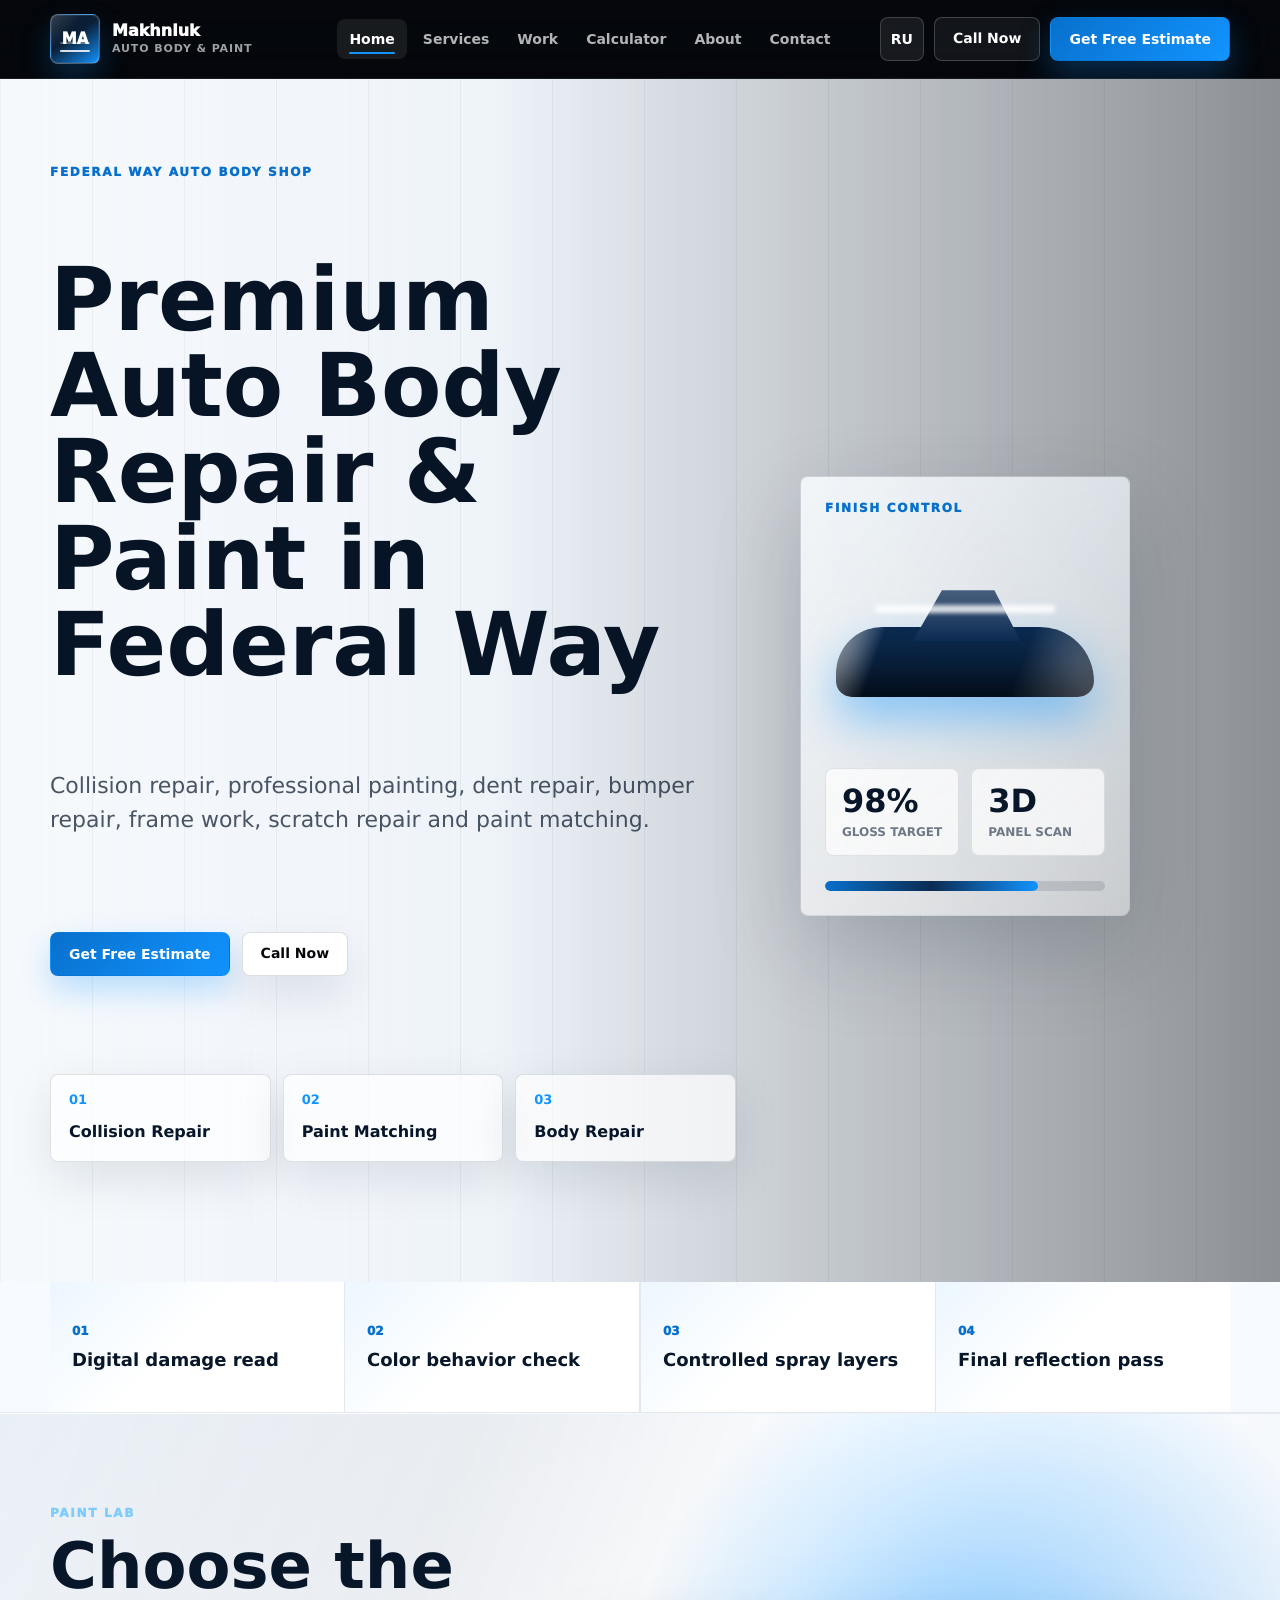
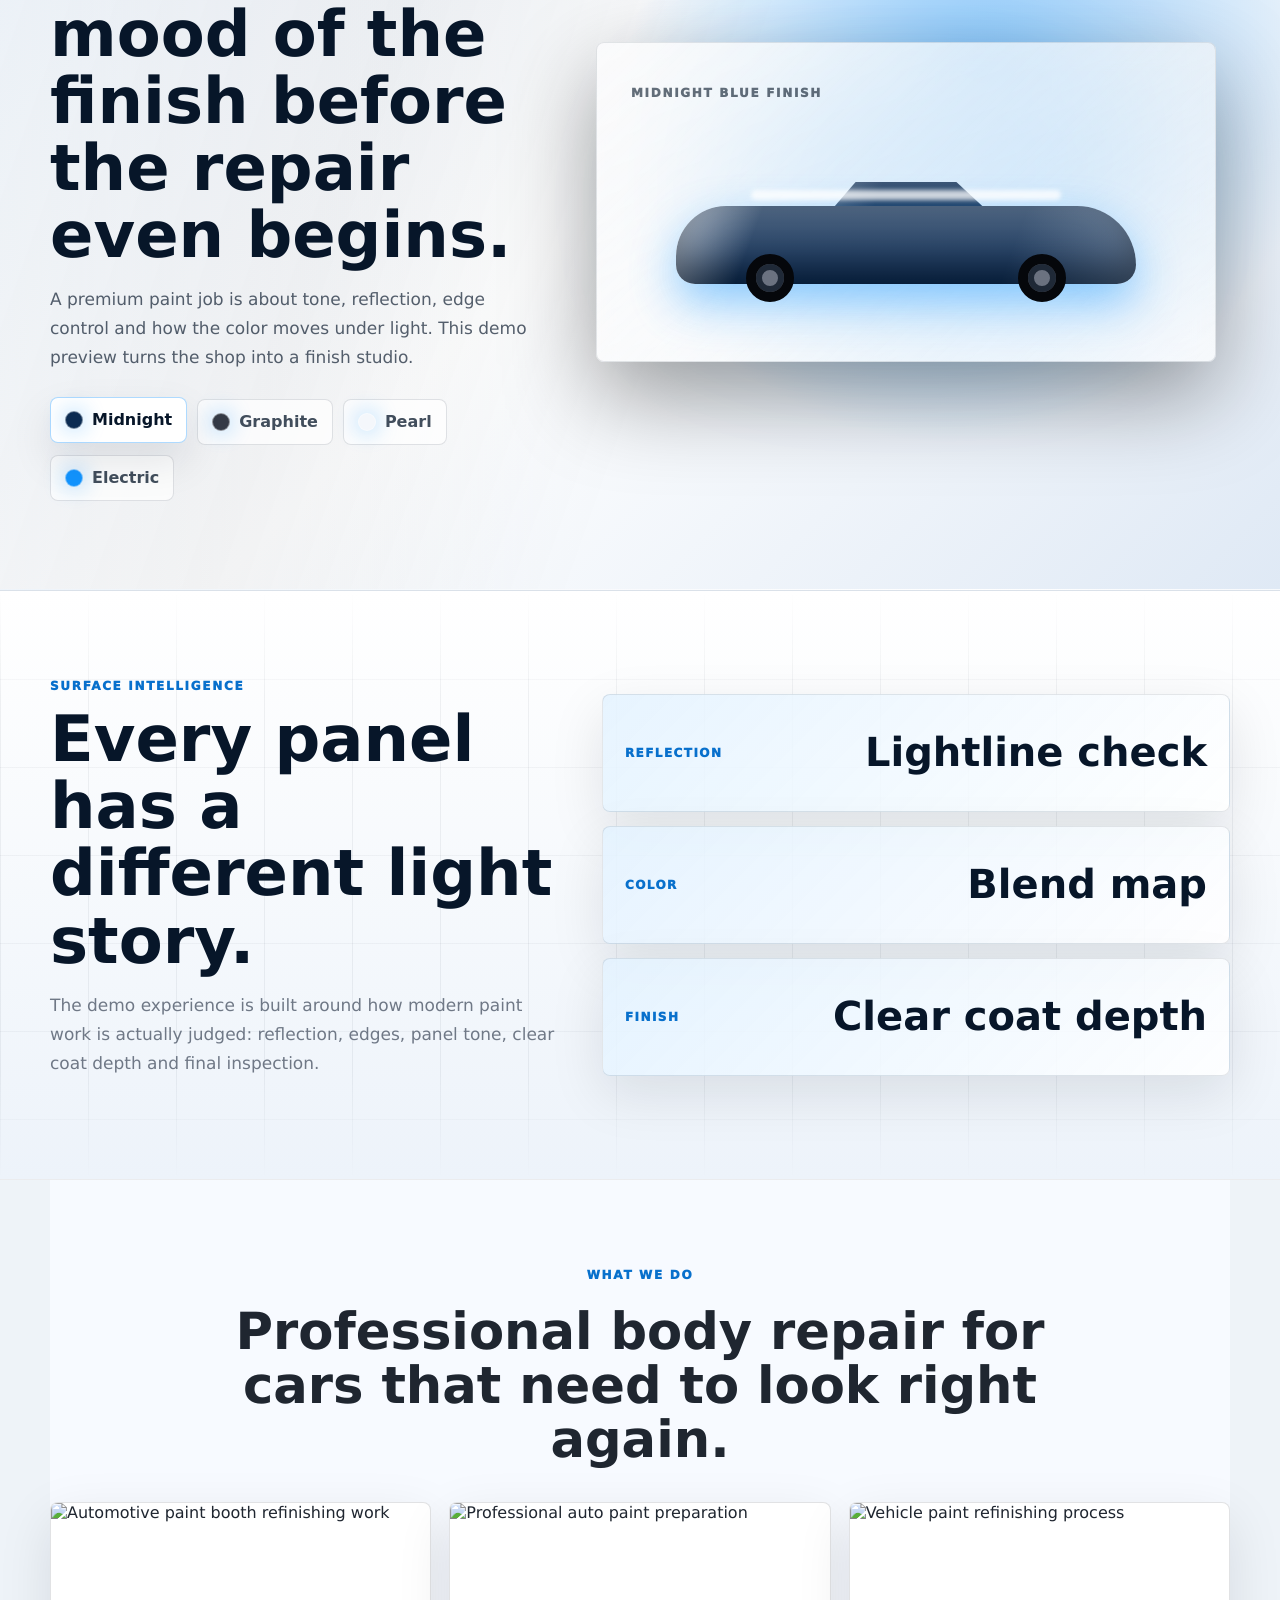
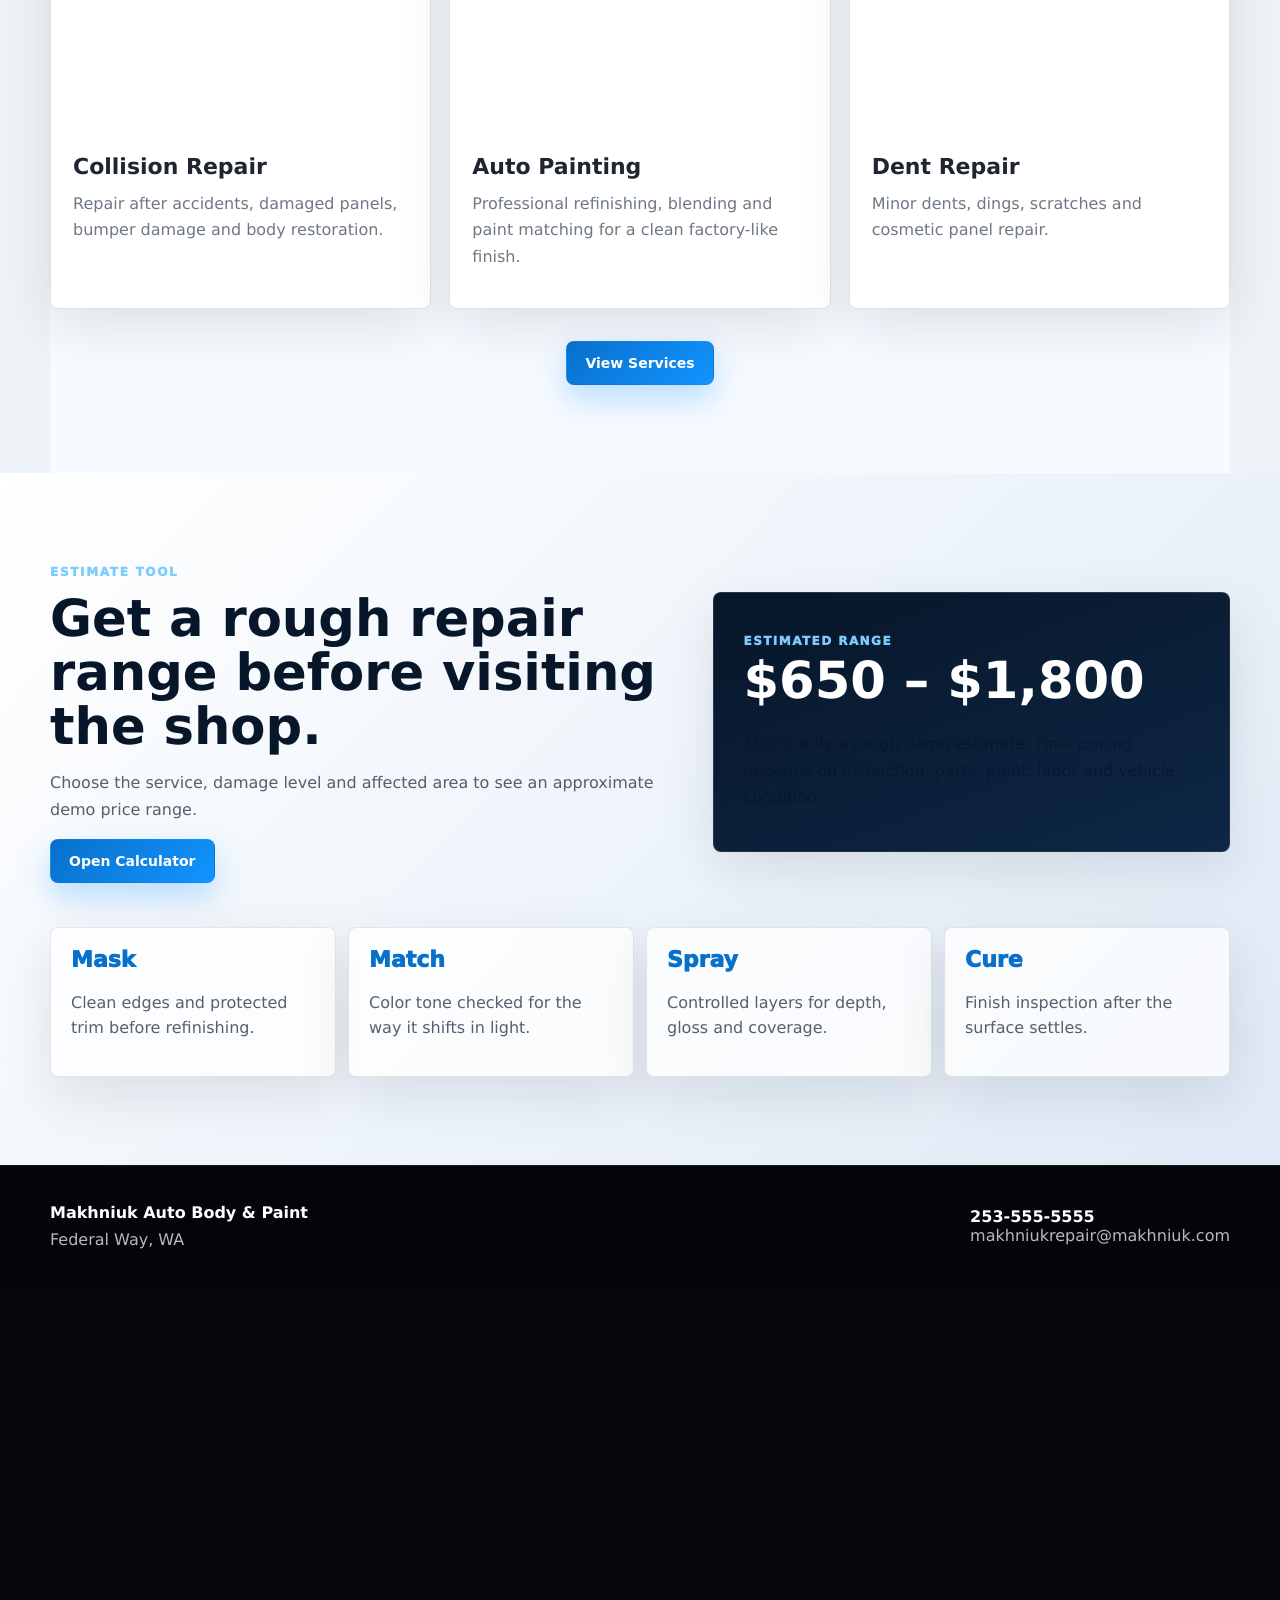
==== commit 030fd31d: "u" ====
--- a/index.html
+++ b/index.html
@@ -15,6 +15,7 @@
 </head>
 
 <body>
+  <div class="cursor-light" aria-hidden="true"></div>
   <header class="site-header">
     <div class="container header-inner">
       <button class="logo nav-link" data-page="home">
@@ -71,8 +72,29 @@
             <div><strong>02</strong><span data-i18n="trustPaint">Paint Matching</span></div>
             <div><strong>03</strong><span data-i18n="trustBody">Body Repair</span></div>
           </div>
-        </div>
-      </div>
+
+          <aside class="hero-cockpit" data-tilt>
+            <span class="cockpit-kicker" data-i18n="cockpitKicker">Finish Control</span>
+            <div class="cockpit-car">
+              <span></span><span></span><span></span>
+            </div>
+            <div class="cockpit-readout">
+              <div><strong>98%</strong><span data-i18n="cockpitGloss">Gloss target</span></div>
+              <div><strong>3D</strong><span data-i18n="cockpitScan">Panel scan</span></div>
+            </div>
+            <div class="paint-meter"><span></span></div>
+          </aside>
+        </div>
+      </div>
+
+      <section class="experience-strip">
+        <div class="container experience-grid">
+          <article data-tilt><span>01</span><strong data-i18n="expScan">Digital damage read</strong></article>
+          <article data-tilt><span>02</span><strong data-i18n="expColor">Color behavior check</strong></article>
+          <article data-tilt><span>03</span><strong data-i18n="expSpray">Controlled spray layers</strong></article>
+          <article data-tilt><span>04</span><strong data-i18n="expFinish">Final reflection pass</strong></article>
+        </div>
+      </section>
 
       <section class="paint-lab" aria-label="Interactive paint finish preview">
         <div class="container paint-lab-inner">
@@ -103,7 +125,22 @@
         </div>
       </section>
 
-      <section class="container section">
+      <section class="surface-board">
+        <div class="container surface-board-inner">
+          <div class="surface-copy reveal">
+            <span class="eyebrow" data-i18n="surfaceEyebrow">Surface intelligence</span>
+            <h2 data-i18n="surfaceTitle">Every panel has a different light story.</h2>
+            <p data-i18n="surfaceText">The demo experience is built around how modern paint work is actually judged: reflection, edges, panel tone, clear coat depth and final inspection.</p>
+          </div>
+          <div class="surface-stack">
+            <article class="surface-tile reveal" data-tilt><span>Reflection</span><strong>Lightline check</strong></article>
+            <article class="surface-tile reveal" data-tilt><span>Color</span><strong>Blend map</strong></article>
+            <article class="surface-tile reveal" data-tilt><span>Finish</span><strong>Clear coat depth</strong></article>
+          </div>
+        </div>
+      </section>
+
+      <section class="container section service-preview-section">
         <div class="section-head">
           <span class="eyebrow" data-i18n="homeServicesEyebrow">What we do</span>
           <h2 data-i18n="homeServicesTitle">Professional body repair for cars that need to look right again.</h2>
@@ -140,7 +177,7 @@
         </div>
       </section>
 
-      <section class="dark-section">
+      <section class="dark-section studio-console">
         <div class="container split-section">
           <div>
             <span class="eyebrow" data-i18n="calculatorEyebrow">Estimate tool</span>
--- a/style.css
+++ b/style.css
@@ -1249,6 +1249,7 @@
   display: none;
   grid-template-columns: 1fr 1fr;
   gap: 8px;
+  max-width: calc(100vw - 24px);
   padding: 8px;
   border: 1px solid rgba(255, 255, 255, 0.14);
   border-radius: var(--radius);
@@ -1259,12 +1260,14 @@
 
 .mobile-sticky a,
 .mobile-sticky button {
+  min-width: 0;
   min-height: 44px;
   border: 0;
   border-radius: var(--radius);
   color: var(--white);
   background: rgba(255, 255, 255, 0.1);
   font-weight: 900;
+  text-align: center;
 }
 
 .mobile-sticky button {
@@ -1455,3 +1458,470 @@
     padding: 20px 20px 0;
   }
 }
+
+/* Creative redesign layer */
+.cursor-light {
+  position: fixed;
+  left: 0;
+  top: 0;
+  z-index: 1;
+  width: 340px;
+  height: 340px;
+  border-radius: 50%;
+  background: radial-gradient(circle, rgba(18, 148, 255, 0.14), transparent 62%);
+  transform: translate(calc(var(--mouse-x, 50vw) - 170px), calc(var(--mouse-y, 50vh) - 170px));
+  pointer-events: none;
+  mix-blend-mode: screen;
+}
+
+.site-header,
+main,
+footer,
+.mobile-sticky,
+.modal {
+  position: relative;
+  z-index: 2;
+}
+
+.hero {
+  min-height: calc(88vh - var(--header-height));
+  background:
+    linear-gradient(90deg, rgba(245, 248, 252, 0.94) 0%, rgba(237, 243, 250, 0.75) 38%, rgba(5, 7, 11, 0.42) 100%),
+    url("https://images.pexels.com/photos/6872147/pexels-photo-6872147.jpeg?auto=compress&cs=tinysrgb&w=2200") center / cover;
+  color: var(--navy);
+}
+
+.hero-overlay {
+  background:
+    linear-gradient(90deg, rgba(255, 255, 255, 0.22), transparent 54%),
+    repeating-linear-gradient(90deg, rgba(7, 22, 41, 0.055) 0 1px, transparent 1px 92px);
+}
+
+.hero-content {
+  grid-template-columns: minmax(0, 1fr) minmax(320px, 430px);
+  gap: clamp(28px, 5vw, 70px);
+  align-items: end;
+  padding: 86px 0 56px;
+}
+
+.hero-content > :not(.hero-cockpit) {
+  grid-column: 1;
+}
+
+.hero .eyebrow,
+.surface-board .eyebrow,
+.service-preview-section .eyebrow {
+  color: var(--blue-dark);
+}
+
+.hero p {
+  color: rgba(7, 22, 41, 0.72);
+}
+
+.hero h1 {
+  max-width: 760px;
+  color: #061426;
+  text-wrap: balance;
+}
+
+.hero .btn-light {
+  border: 1px solid rgba(7, 22, 41, 0.14);
+  box-shadow: 0 18px 44px rgba(7, 22, 41, 0.1);
+}
+
+.trust-row {
+  width: min(720px, 100%);
+  margin-top: 34px;
+}
+
+.trust-row div {
+  min-height: 88px;
+  border-color: rgba(7, 22, 41, 0.12);
+  background: rgba(255, 255, 255, 0.68);
+  box-shadow: 0 16px 48px rgba(7, 22, 41, 0.1);
+}
+
+.trust-row span {
+  color: var(--navy);
+}
+
+.hero-cockpit {
+  grid-column: 2;
+  grid-row: 1 / span 6;
+  align-self: center;
+  min-height: 440px;
+  display: grid;
+  align-content: space-between;
+  padding: 24px;
+  border: 1px solid rgba(7, 22, 41, 0.12);
+  border-radius: 8px;
+  background:
+    linear-gradient(135deg, rgba(255, 255, 255, 0.84), rgba(255, 255, 255, 0.44)),
+    linear-gradient(180deg, rgba(18, 148, 255, 0.12), transparent);
+  box-shadow: 0 34px 90px rgba(7, 22, 41, 0.18);
+  backdrop-filter: blur(18px);
+  transform: perspective(900px) rotateX(var(--tilt-card-x, 0deg)) rotateY(var(--tilt-card-y, 0deg));
+  transition: transform 0.18s ease, box-shadow 0.28s ease;
+}
+
+.cockpit-kicker {
+  color: var(--blue-dark);
+  font-size: 12px;
+  font-weight: 950;
+  letter-spacing: 0.14em;
+  text-transform: uppercase;
+}
+
+.cockpit-car {
+  position: relative;
+  height: 180px;
+  margin: 30px 0;
+}
+
+.cockpit-car span {
+  position: absolute;
+  display: block;
+}
+
+.cockpit-car span:nth-child(1) {
+  left: 4%;
+  right: 4%;
+  bottom: 34px;
+  height: 70px;
+  border-radius: 70px 82px 24px 24px;
+  background:
+    linear-gradient(110deg, rgba(255,255,255,.72), transparent 18% 70%, rgba(255,255,255,.38)),
+    linear-gradient(180deg, var(--finish-main), #061426);
+  box-shadow: 0 22px 48px var(--finish-glow), inset 0 -16px 28px rgba(0,0,0,.34);
+}
+
+.cockpit-car span:nth-child(2) {
+  left: 24%;
+  right: 24%;
+  bottom: 90px;
+  height: 58px;
+  clip-path: polygon(14% 100%, 34% 12%, 70% 12%, 88% 100%);
+  background: linear-gradient(180deg, color-mix(in srgb, var(--finish-main) 72%, white), var(--finish-main));
+}
+
+.cockpit-car span:nth-child(3) {
+  left: 18%;
+  right: 18%;
+  top: 54px;
+  height: 8px;
+  border-radius: 999px;
+  background: rgba(255,255,255,.82);
+  filter: blur(2px);
+  animation: glossMove 3.4s ease-in-out infinite;
+}
+
+.cockpit-readout {
+  display: grid;
+  grid-template-columns: 1fr 1fr;
+  gap: 12px;
+}
+
+.cockpit-readout div {
+  padding: 16px;
+  border: 1px solid rgba(7, 22, 41, 0.1);
+  border-radius: 8px;
+  background: rgba(255,255,255,.7);
+}
+
+.cockpit-readout strong {
+  display: block;
+  color: var(--navy);
+  font-size: 32px;
+  line-height: 1;
+}
+
+.cockpit-readout span {
+  display: block;
+  margin-top: 8px;
+  color: var(--gray);
+  font-weight: 800;
+  font-size: 12px;
+  text-transform: uppercase;
+}
+
+.paint-meter {
+  height: 10px;
+  margin-top: 18px;
+  overflow: hidden;
+  border-radius: 999px;
+  background: rgba(7, 22, 41, 0.12);
+}
+
+.paint-meter span {
+  display: block;
+  width: 76%;
+  height: 100%;
+  border-radius: inherit;
+  background: linear-gradient(90deg, var(--blue-dark), var(--finish-main), var(--blue));
+  animation: meterPulse 2.8s ease-in-out infinite;
+}
+
+@keyframes meterPulse {
+  0%, 100% { width: 62%; }
+  50% { width: 92%; }
+}
+
+.experience-strip {
+  background: #f7faff;
+  border-bottom: 1px solid rgba(7,22,41,.08);
+}
+
+.experience-grid {
+  display: grid;
+  grid-template-columns: repeat(4, 1fr);
+  gap: 1px;
+  padding: 0;
+  background: rgba(7,22,41,.08);
+}
+
+.experience-grid article {
+  min-height: 130px;
+  display: grid;
+  align-content: center;
+  gap: 12px;
+  padding: 22px;
+  background:
+    linear-gradient(135deg, rgba(18,148,255,.08), transparent 45%),
+    #ffffff;
+  transform: perspective(900px) rotateX(var(--tilt-card-x, 0deg)) rotateY(var(--tilt-card-y, 0deg));
+  transition: transform .18s ease, background .28s ease;
+}
+
+.experience-grid span {
+  color: var(--blue-dark);
+  font-size: 12px;
+  font-weight: 950;
+}
+
+.experience-grid strong {
+  color: var(--navy);
+  font-size: 18px;
+}
+
+.paint-lab {
+  color: var(--navy);
+  background:
+    linear-gradient(135deg, #edf3fa 0%, #ffffff 48%, #dfe9f5 100%);
+}
+
+.paint-lab::before {
+  background:
+    linear-gradient(110deg, transparent 0%, rgba(7, 22, 41, 0.055) 34%, transparent 54%),
+    radial-gradient(circle at 72% 42%, var(--finish-glow), transparent 28%);
+}
+
+.paint-lab-copy p {
+  color: rgba(7, 22, 41, 0.68);
+}
+
+.finish-swatch {
+  color: rgba(7, 22, 41, 0.76);
+  border-color: rgba(7, 22, 41, 0.12);
+  background: rgba(255,255,255,.72);
+}
+
+.finish-swatch:hover,
+.finish-swatch.active {
+  color: var(--navy);
+  border-color: rgba(18,148,255,.34);
+  background: #ffffff;
+  box-shadow: 0 18px 42px rgba(7,22,41,.1);
+}
+
+.paint-card-preview {
+  background:
+    linear-gradient(135deg, rgba(255, 255, 255, 0.86), rgba(255, 255, 255, 0.42)),
+    linear-gradient(160deg, rgba(7, 22, 41, 0.1), rgba(255,255,255,.34));
+  border-color: rgba(7,22,41,.1);
+}
+
+.paint-card-label {
+  color: rgba(7,22,41,.62);
+}
+
+.surface-board {
+  position: relative;
+  overflow: hidden;
+  background:
+    linear-gradient(180deg, #ffffff, #edf3fa);
+  border-top: 1px solid rgba(7,22,41,.08);
+  border-bottom: 1px solid rgba(7,22,41,.08);
+}
+
+.surface-board::before {
+  content: "";
+  position: absolute;
+  inset: 0;
+  background:
+    linear-gradient(90deg, rgba(7,22,41,.055) 1px, transparent 1px),
+    linear-gradient(180deg, rgba(7,22,41,.04) 1px, transparent 1px);
+  background-size: 88px 88px;
+  mask-image: linear-gradient(180deg, transparent, black 18%, black 82%, transparent);
+}
+
+.surface-board-inner {
+  position: relative;
+  display: grid;
+  grid-template-columns: minmax(0, .9fr) minmax(280px, 1.1fr);
+  gap: 38px;
+  align-items: center;
+  padding: 84px 0;
+}
+
+.surface-copy h2 {
+  color: var(--navy);
+  font-size: clamp(36px, 5vw, 66px);
+}
+
+.surface-copy p {
+  max-width: 600px;
+  color: var(--gray);
+  line-height: 1.7;
+  font-size: 17px;
+}
+
+.surface-stack {
+  display: grid;
+  gap: 14px;
+}
+
+.surface-tile {
+  min-height: 118px;
+  display: flex;
+  align-items: center;
+  justify-content: space-between;
+  gap: 20px;
+  padding: 22px;
+  border: 1px solid rgba(7,22,41,.1);
+  border-radius: 8px;
+  background:
+    linear-gradient(135deg, rgba(18,148,255,.1), transparent),
+    rgba(255,255,255,.84);
+  box-shadow: var(--soft-shadow);
+  transform: perspective(900px) rotateX(var(--tilt-card-x, 0deg)) rotateY(var(--tilt-card-y, 0deg));
+  transition: transform .18s ease, box-shadow .28s ease;
+}
+
+.surface-tile:hover {
+  box-shadow: 0 28px 72px rgba(7,22,41,.16);
+}
+
+.surface-tile span {
+  color: var(--blue-dark);
+  font-weight: 950;
+  text-transform: uppercase;
+  letter-spacing: .12em;
+  font-size: 12px;
+}
+
+.surface-tile strong {
+  color: var(--navy);
+  font-size: clamp(24px, 4vw, 40px);
+  text-align: right;
+}
+
+.service-preview-section {
+  background: #f7faff;
+}
+
+.studio-console {
+  color: var(--navy);
+  background:
+    linear-gradient(135deg, #ffffff 0%, #eef4fb 52%, #dfe9f5 100%);
+}
+
+.studio-console .split-section p,
+.studio-console .studio-steps p {
+  color: rgba(7,22,41,.68);
+}
+
+.studio-console .estimate-card {
+  background:
+    linear-gradient(160deg, #071629, #0e2745);
+}
+
+.studio-steps article {
+  border-color: rgba(7,22,41,.1);
+  background: rgba(255,255,255,.74);
+  box-shadow: var(--soft-shadow);
+  transform: translateY(0);
+  transition: transform .28s ease, box-shadow .28s ease;
+}
+
+.studio-steps article:hover {
+  transform: translateY(-6px);
+  box-shadow: 0 24px 70px rgba(7,22,41,.14);
+}
+
+.studio-steps span {
+  color: var(--blue-dark);
+}
+
+.reveal {
+  opacity: 0;
+  transform: translateY(22px);
+  transition: opacity .7s ease, transform .7s ease;
+}
+
+.reveal.is-visible {
+  opacity: 1;
+  transform: translateY(0);
+}
+
+[data-tilt] {
+  transform-style: preserve-3d;
+}
+
+@media (max-width: 980px) {
+  .hero-content,
+  .surface-board-inner {
+    grid-template-columns: 1fr;
+  }
+
+  .hero-cockpit {
+    grid-column: 1;
+    grid-row: auto;
+    min-height: 360px;
+  }
+
+  .experience-grid {
+    grid-template-columns: 1fr 1fr;
+  }
+}
+
+@media (max-width: 640px) {
+  .cursor-light {
+    display: none;
+  }
+
+  .hero {
+    min-height: auto;
+  }
+
+  .hero-content {
+    padding-top: 54px;
+  }
+
+  .hero-cockpit {
+    min-height: 320px;
+    padding: 18px;
+  }
+
+  .experience-grid,
+  .surface-board-inner {
+    grid-template-columns: 1fr;
+  }
+
+  .surface-tile {
+    display: grid;
+  }
+
+  .surface-tile strong {
+    text-align: left;
+  }
+}
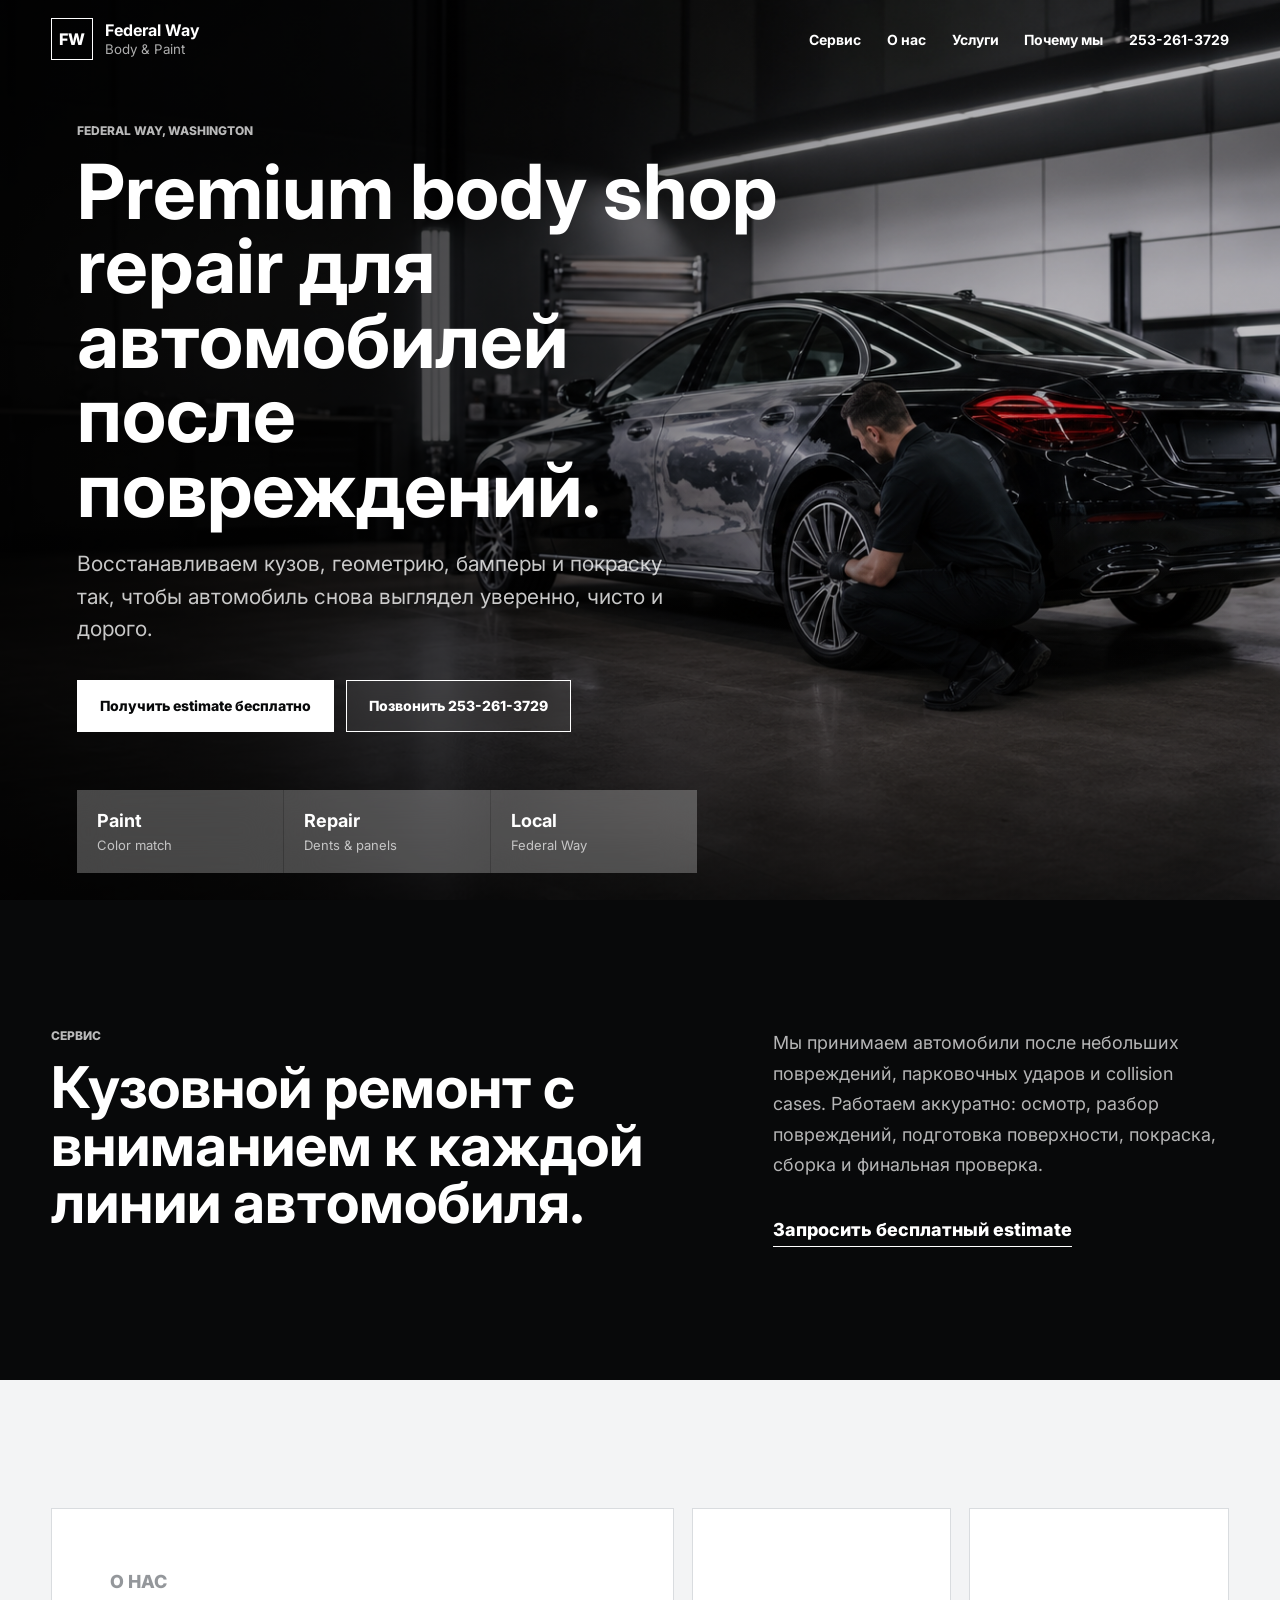
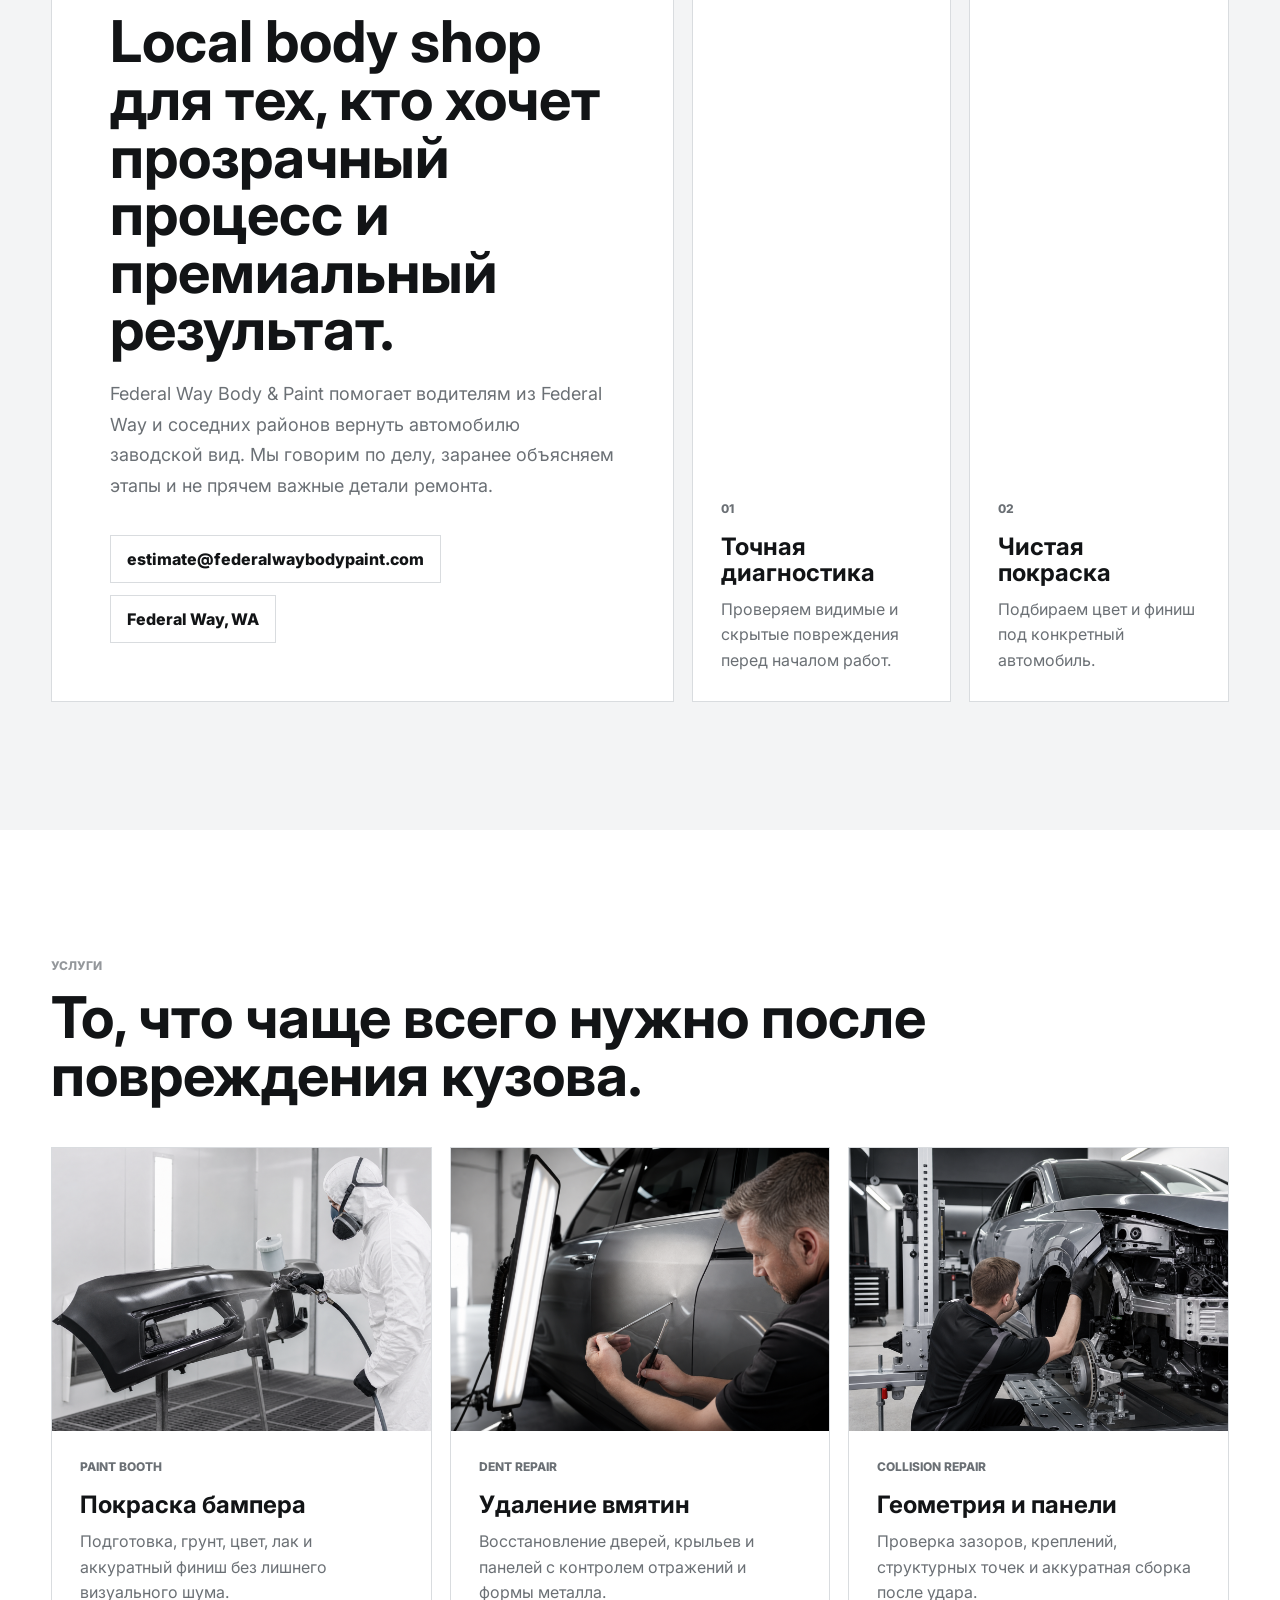
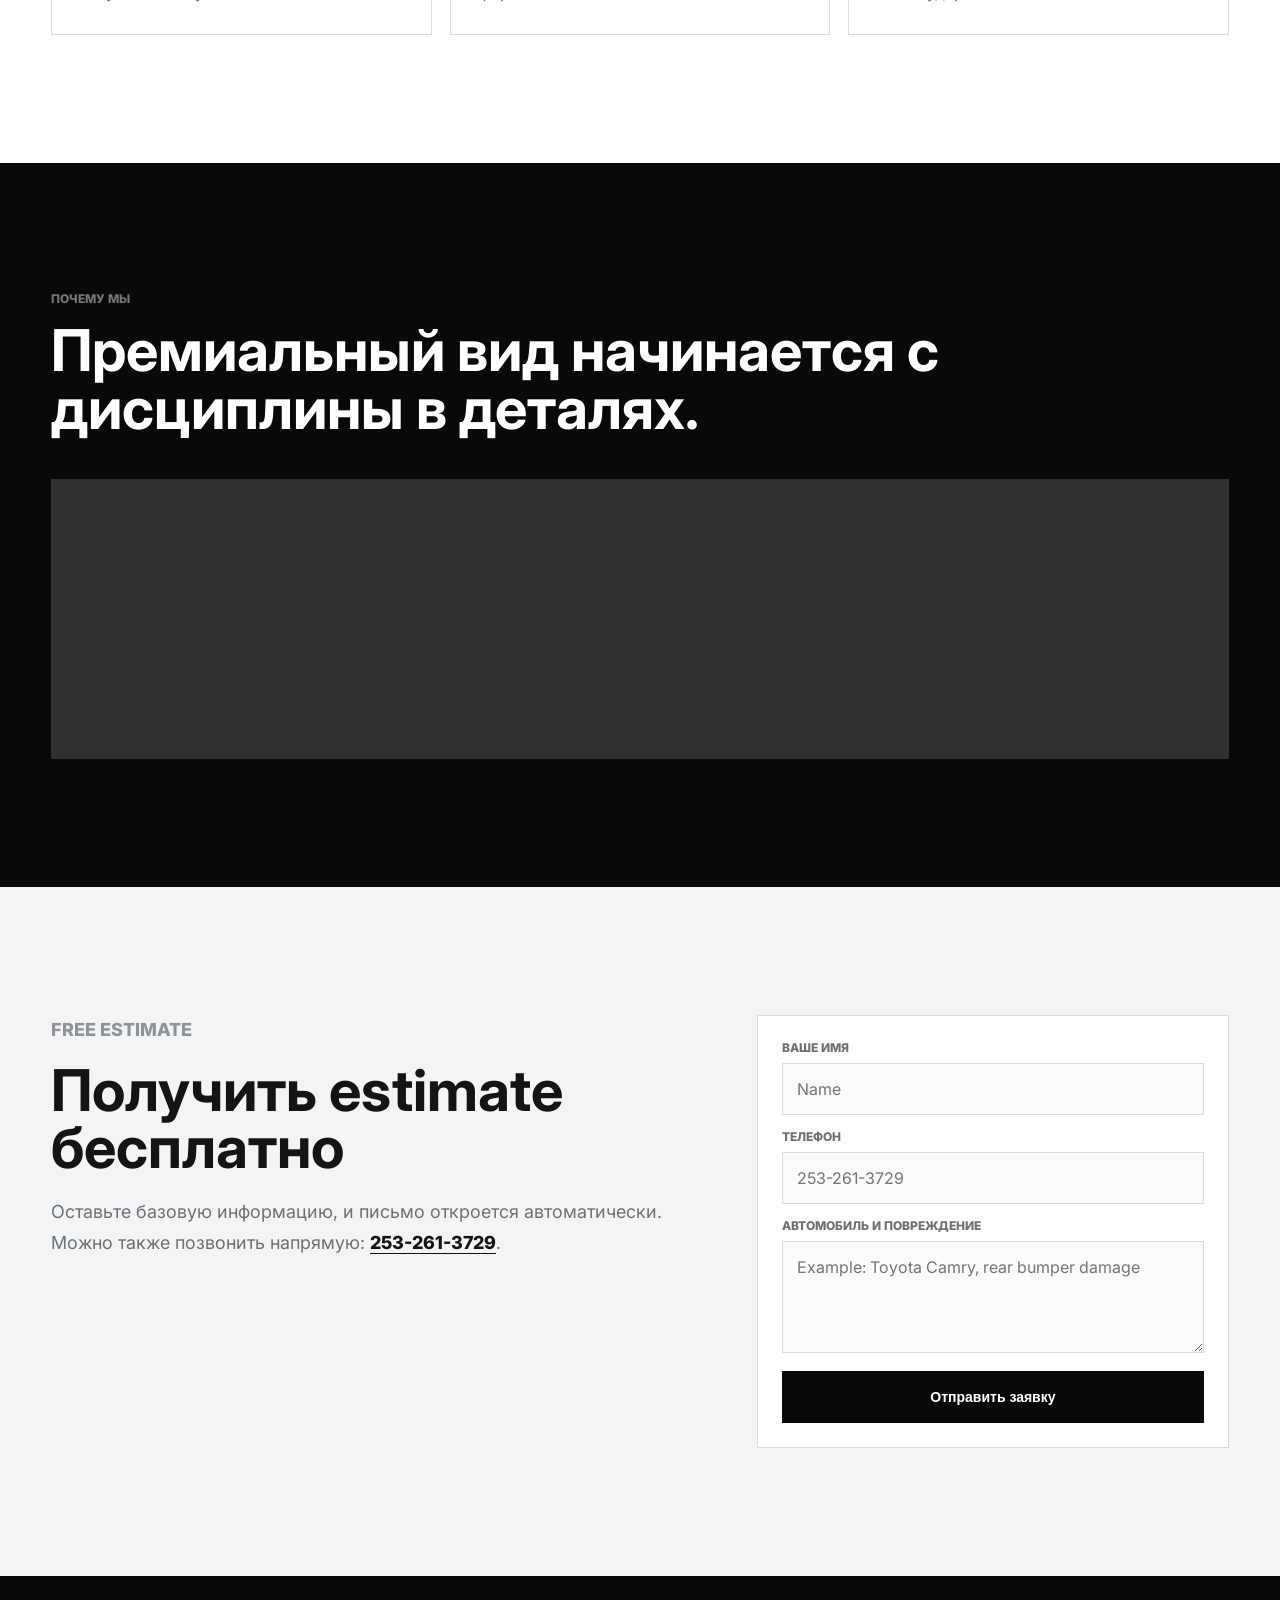
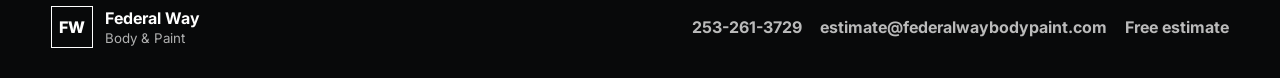
==== commit 453e434f: "v1.1" ====
--- a/index.html
+++ b/index.html
@@ -1,424 +1,233 @@
-<!DOCTYPE html>
-<html lang="en">
-<head>
-  <meta charset="UTF-8" />
-  <meta name="viewport" content="width=device-width, initial-scale=1.0" />
-
-  <title>Makhniuk Auto Body & Paint | Auto Body Repair in Federal Way</title>
-  <meta name="description" content="Premium collision repair, auto body repair, auto painting, dent repair, bumper repair, frame repair, scratch repair and paint matching in Federal Way, WA." />
-
-  <meta property="og:title" content="Makhniuk Auto Body & Paint" />
-  <meta property="og:description" content="Premium auto body repair and paint services in Federal Way, WA." />
-  <meta property="og:type" content="website" />
-
-  <link rel="stylesheet" href="style.css" />
-</head>
-
-<body>
-  <div class="cursor-light" aria-hidden="true"></div>
-  <header class="site-header">
-    <div class="container header-inner">
-      <button class="logo nav-link" data-page="home">
-        <span class="logo-mark"><span>MA</span></span>
-        <span class="logo-text"><strong>Makhniuk</strong><small>Auto Body & Paint</small></span>
+<!doctype html>
+<html lang="ru">
+  <head>
+    <meta charset="utf-8" />
+    <meta name="viewport" content="width=device-width, initial-scale=1" />
+    <title>Federal Way Body & Paint | Body Shop Repair</title>
+    <meta
+      name="description"
+      content="Premium auto body repair, paint, bumper restoration, dent repair and collision service in Federal Way, Washington."
+    />
+    <link rel="preconnect" href="https://fonts.googleapis.com" />
+    <link rel="preconnect" href="https://fonts.gstatic.com" crossorigin />
+    <link
+      href="https://fonts.googleapis.com/css2?family=Inter:wght@400;500;600;700;800&display=swap"
+      rel="stylesheet"
+    />
+    <link rel="stylesheet" href="styles.css" />
+  </head>
+  <body>
+    <header class="site-header" data-header>
+      <a class="brand" href="#top" aria-label="Federal Way Body & Paint home">
+        <span class="brand-mark">FW</span>
+        <span>
+          <strong>Federal Way</strong>
+          <small>Body & Paint</small>
+        </span>
+      </a>
+
+      <button class="menu-toggle" type="button" data-menu-toggle aria-label="Открыть меню">
+        <span></span>
+        <span></span>
       </button>
 
-      <nav class="desktop-nav">
-        <button class="nav-link active" data-page="home" data-i18n="navHome">Home</button>
-        <button class="nav-link" data-page="services" data-i18n="navServices">Services</button>
-        <button class="nav-link" data-page="work" data-i18n="navWork">Work</button>
-        <button class="nav-link" data-page="calculator" data-i18n="navCalculator">Calculator</button>
-        <button class="nav-link" data-page="about" data-i18n="navAbout">About</button>
-        <button class="nav-link" data-page="contact" data-i18n="navContact">Contact</button>
+      <nav class="nav" data-nav aria-label="Main navigation">
+        <a href="#service">Сервис</a>
+        <a href="#about">О нас</a>
+        <a href="#services">Услуги</a>
+        <a href="#why">Почему мы</a>
+        <a href="tel:+12532613729">253-261-3729</a>
       </nav>
-
-      <div class="header-actions">
-        <button class="lang-btn" id="langToggle">RU</button>
-        <a class="btn btn-outline" href="tel:2535555555" data-i18n="callNow">Call Now</a>
-        <button class="btn btn-primary nav-link" data-page="contact" data-i18n="getEstimate">Get Free Estimate</button>
-        <button class="menu-btn" id="menuBtn">☰</button>
+    </header>
+
+    <main id="top">
+      <section class="hero" aria-label="Federal Way Body & Paint">
+        <img
+          class="hero-image"
+          src="assets/hero-body-shop.png"
+          alt="Premium auto body repair shop with technicians working on a black car"
+        />
+        <div class="hero-shade"></div>
+        <div class="hero-content reveal">
+          <p class="eyebrow">Federal Way, Washington</p>
+          <h1>Premium body shop repair для автомобилей после повреждений.</h1>
+          <p class="hero-copy">
+            Восстанавливаем кузов, геометрию, бамперы и покраску так, чтобы автомобиль снова выглядел уверенно, чисто и дорого.
+          </p>
+          <div class="hero-actions">
+            <a class="button button-primary" href="#estimate">Получить estimate бесплатно</a>
+            <a class="button button-ghost" href="tel:+12532613729">Позвонить 253-261-3729</a>
+          </div>
+          <div class="hero-stats" aria-label="Service highlights">
+            <a href="#services">
+              <strong>Paint</strong>
+              <span>Color match</span>
+            </a>
+            <a href="#services">
+              <strong>Repair</strong>
+              <span>Dents & panels</span>
+            </a>
+            <a href="#why">
+              <strong>Local</strong>
+              <span>Federal Way</span>
+            </a>
+          </div>
+        </div>
+      </section>
+
+      <section class="section service-band" id="service">
+        <div class="section-grid reveal">
+          <div>
+            <p class="eyebrow">Сервис</p>
+            <h2>Кузовной ремонт с вниманием к каждой линии автомобиля.</h2>
+          </div>
+          <div class="section-copy">
+            <p>
+              Мы принимаем автомобили после небольших повреждений, парковочных ударов и collision cases. Работаем аккуратно: осмотр,
+              разбор повреждений, подготовка поверхности, покраска, сборка и финальная проверка.
+            </p>
+            <a class="text-link" href="#estimate">Запросить бесплатный estimate</a>
+          </div>
+        </div>
+      </section>
+
+      <section class="section about" id="about">
+        <div class="about-layout">
+          <div class="about-panel reveal">
+            <p class="eyebrow">О нас</p>
+            <h2>Local body shop для тех, кто хочет прозрачный процесс и премиальный результат.</h2>
+            <p>
+              Federal Way Body & Paint помогает водителям из Federal Way и соседних районов вернуть автомобилю заводской вид.
+              Мы говорим по делу, заранее объясняем этапы и не прячем важные детали ремонта.
+            </p>
+            <div class="about-links">
+              <a href="mailto:estimate@federalwaybodypaint.com">estimate@federalwaybodypaint.com</a>
+              <a href="https://www.google.com/maps/search/?api=1&query=Federal+Way+WA+auto+body+repair" target="_blank" rel="noreferrer">
+                Federal Way, WA
+              </a>
+            </div>
+          </div>
+          <a class="mini-card reveal" href="#why">
+            <span>01</span>
+            <strong>Точная диагностика</strong>
+            <p>Проверяем видимые и скрытые повреждения перед началом работ.</p>
+          </a>
+          <a class="mini-card reveal" href="#services">
+            <span>02</span>
+            <strong>Чистая покраска</strong>
+            <p>Подбираем цвет и финиш под конкретный автомобиль.</p>
+          </a>
+        </div>
+      </section>
+
+      <section class="section" id="services">
+        <div class="section-heading reveal">
+          <p class="eyebrow">Услуги</p>
+          <h2>То, что чаще всего нужно после повреждения кузова.</h2>
+        </div>
+
+        <div class="services-grid">
+          <a class="service-card reveal" href="#estimate">
+            <img src="assets/bumper-painting.png" alt="Technician painting a detached bumper in a paint booth" />
+            <div>
+              <span>Paint booth</span>
+              <h3>Покраска бампера</h3>
+              <p>Подготовка, грунт, цвет, лак и аккуратный финиш без лишнего визуального шума.</p>
+            </div>
+          </a>
+          <a class="service-card reveal" href="#estimate">
+            <img src="assets/dent-repair.png" alt="Technician repairing a dent on a car door panel" />
+            <div>
+              <span>Dent repair</span>
+              <h3>Удаление вмятин</h3>
+              <p>Восстановление дверей, крыльев и панелей с контролем отражений и формы металла.</p>
+            </div>
+          </a>
+          <a class="service-card reveal" href="#estimate">
+            <img src="assets/frame-alignment.png" alt="Technician aligning body panels on a vehicle repair bench" />
+            <div>
+              <span>Collision repair</span>
+              <h3>Геометрия и панели</h3>
+              <p>Проверка зазоров, креплений, структурных точек и аккуратная сборка после удара.</p>
+            </div>
+          </a>
+        </div>
+      </section>
+
+      <section class="section why" id="why">
+        <div class="section-heading reveal">
+          <p class="eyebrow">Почему мы</p>
+          <h2>Премиальный вид начинается с дисциплины в деталях.</h2>
+        </div>
+
+        <div class="why-grid">
+          <a href="#estimate" class="why-item reveal">
+            <span>Precise estimate</span>
+            <strong>Бесплатная оценка</strong>
+            <p>Покажем, какие работы нужны и что влияет на стоимость.</p>
+          </a>
+          <a href="#services" class="why-item reveal">
+            <span>Clean process</span>
+            <strong>Аккуратная работа</strong>
+            <p>Сохраняем чистую линию кузова, правильные зазоры и ровный финиш.</p>
+          </a>
+          <a href="tel:+12532613729" class="why-item reveal">
+            <span>Direct contact</span>
+            <strong>Связь без ожидания</strong>
+            <p>Номер для консультации и записи: 253-261-3729.</p>
+          </a>
+          <a href="https://www.google.com/maps/search/?api=1&query=Federal+Way+WA+auto+body+repair" target="_blank" rel="noreferrer" class="why-item reveal">
+            <span>Federal Way</span>
+            <strong>Рядом с вами</strong>
+            <p>Работаем в Federal Way, Washington и обслуживаем nearby areas.</p>
+          </a>
+        </div>
+      </section>
+
+      <section class="estimate" id="estimate">
+        <div class="estimate-inner reveal">
+          <div>
+            <p class="eyebrow">Free estimate</p>
+            <h2>Получить estimate бесплатно</h2>
+            <p>
+              Оставьте базовую информацию, и письмо откроется автоматически. Можно также позвонить напрямую:
+              <a href="tel:+12532613729">253-261-3729</a>.
+            </p>
+          </div>
+          <form class="estimate-form" data-estimate-form>
+            <label>
+              <span>Ваше имя</span>
+              <input name="name" type="text" autocomplete="name" placeholder="Name" required />
+            </label>
+            <label>
+              <span>Телефон</span>
+              <input name="phone" type="tel" autocomplete="tel" placeholder="253-261-3729" required />
+            </label>
+            <label>
+              <span>Автомобиль и повреждение</span>
+              <textarea name="message" rows="4" placeholder="Example: Toyota Camry, rear bumper damage" required></textarea>
+            </label>
+            <button class="button button-primary" type="submit">Отправить заявку</button>
+          </form>
+        </div>
+      </section>
+    </main>
+
+    <footer class="footer">
+      <a class="brand" href="#top" aria-label="Back to top">
+        <span class="brand-mark">FW</span>
+        <span>
+          <strong>Federal Way</strong>
+          <small>Body & Paint</small>
+        </span>
+      </a>
+      <div class="footer-links">
+        <a href="tel:+12532613729">253-261-3729</a>
+        <a href="mailto:estimate@federalwaybodypaint.com">estimate@federalwaybodypaint.com</a>
+        <a href="#estimate">Free estimate</a>
       </div>
-    </div>
-
-    <div class="mobile-nav" id="mobileNav">
-      <button class="nav-link" data-page="home" data-i18n="navHome">Home</button>
-      <button class="nav-link" data-page="services" data-i18n="navServices">Services</button>
-      <button class="nav-link" data-page="work" data-i18n="navWork">Work</button>
-      <button class="nav-link" data-page="calculator" data-i18n="navCalculator">Calculator</button>
-      <button class="nav-link" data-page="about" data-i18n="navAbout">About</button>
-      <button class="nav-link" data-page="contact" data-i18n="navContact">Contact</button>
-    </div>
-  </header>
-
-  <main>
-    <!-- HOME -->
-    <section class="page active-page" id="home">
-      <div class="hero">
-        <div class="hero-overlay"></div>
-        <div class="container hero-content">
-          <span class="eyebrow" data-i18n="heroEyebrow">Federal Way Auto Body Shop</span>
-          <h1 data-i18n="heroTitle">Premium Auto Body Repair & Paint in Federal Way</h1>
-          <p data-i18n="heroText">
-            Collision repair, professional painting, dent repair, bumper repair, frame work, scratch repair and paint matching.
-          </p>
-
-          <div class="hero-buttons">
-            <button class="btn btn-primary nav-link" data-page="contact" data-i18n="getEstimate">Get Free Estimate</button>
-            <a class="btn btn-light" href="tel:2535555555" data-i18n="callNow">Call Now</a>
-          </div>
-
-          <div class="trust-row">
-            <div><strong>01</strong><span data-i18n="trustCollision">Collision Repair</span></div>
-            <div><strong>02</strong><span data-i18n="trustPaint">Paint Matching</span></div>
-            <div><strong>03</strong><span data-i18n="trustBody">Body Repair</span></div>
-          </div>
-
-          <aside class="hero-cockpit" data-tilt>
-            <span class="cockpit-kicker" data-i18n="cockpitKicker">Finish Control</span>
-            <div class="cockpit-car">
-              <span></span><span></span><span></span>
-            </div>
-            <div class="cockpit-readout">
-              <div><strong>98%</strong><span data-i18n="cockpitGloss">Gloss target</span></div>
-              <div><strong>3D</strong><span data-i18n="cockpitScan">Panel scan</span></div>
-            </div>
-            <div class="paint-meter"><span></span></div>
-          </aside>
-        </div>
-      </div>
-
-      <section class="experience-strip">
-        <div class="container experience-grid">
-          <article data-tilt><span>01</span><strong data-i18n="expScan">Digital damage read</strong></article>
-          <article data-tilt><span>02</span><strong data-i18n="expColor">Color behavior check</strong></article>
-          <article data-tilt><span>03</span><strong data-i18n="expSpray">Controlled spray layers</strong></article>
-          <article data-tilt><span>04</span><strong data-i18n="expFinish">Final reflection pass</strong></article>
-        </div>
-      </section>
-
-      <section class="paint-lab" aria-label="Interactive paint finish preview">
-        <div class="container paint-lab-inner">
-          <div class="paint-lab-copy">
-            <span class="eyebrow" data-i18n="labEyebrow">Paint Lab</span>
-            <h2 data-i18n="labTitle">Choose the mood of the finish before the repair even begins.</h2>
-            <p data-i18n="labText">A premium paint job is about tone, reflection, edge control and how the color moves under light. This demo preview turns the shop into a finish studio.</p>
-            <div class="finish-swatches" id="finishSwatches" aria-label="Paint finish options">
-              <button class="finish-swatch active" type="button" data-finish="midnight"><span></span>Midnight</button>
-              <button class="finish-swatch" type="button" data-finish="graphite"><span></span>Graphite</button>
-              <button class="finish-swatch" type="button" data-finish="pearl"><span></span>Pearl</button>
-              <button class="finish-swatch" type="button" data-finish="electric"><span></span>Electric</button>
-            </div>
-          </div>
-          <div class="finish-stage" id="finishStage">
-            <div class="spray-beam"></div>
-            <div class="paint-card-preview">
-              <span class="paint-card-label" id="finishLabel">Midnight Blue Finish</span>
-              <div class="car-silhouette">
-                <span class="car-roof"></span>
-                <span class="car-body"></span>
-                <span class="car-gloss"></span>
-                <span class="wheel left"></span>
-                <span class="wheel right"></span>
-              </div>
-            </div>
-          </div>
-        </div>
-      </section>
-
-      <section class="surface-board">
-        <div class="container surface-board-inner">
-          <div class="surface-copy reveal">
-            <span class="eyebrow" data-i18n="surfaceEyebrow">Surface intelligence</span>
-            <h2 data-i18n="surfaceTitle">Every panel has a different light story.</h2>
-            <p data-i18n="surfaceText">The demo experience is built around how modern paint work is actually judged: reflection, edges, panel tone, clear coat depth and final inspection.</p>
-          </div>
-          <div class="surface-stack">
-            <article class="surface-tile reveal" data-tilt><span>Reflection</span><strong>Lightline check</strong></article>
-            <article class="surface-tile reveal" data-tilt><span>Color</span><strong>Blend map</strong></article>
-            <article class="surface-tile reveal" data-tilt><span>Finish</span><strong>Clear coat depth</strong></article>
-          </div>
-        </div>
-      </section>
-
-      <section class="container section service-preview-section">
-        <div class="section-head">
-          <span class="eyebrow" data-i18n="homeServicesEyebrow">What we do</span>
-          <h2 data-i18n="homeServicesTitle">Professional body repair for cars that need to look right again.</h2>
-        </div>
-
-        <div class="preview-grid">
-          <article class="preview-card">
-            <img src="https://images.pexels.com/photos/6872147/pexels-photo-6872147.jpeg?auto=compress&cs=tinysrgb&w=1200" alt="Automotive paint booth refinishing work">
-            <div>
-              <h3 data-i18n="collisionRepair">Collision Repair</h3>
-              <p data-i18n="collisionShort">Repair after accidents, damaged panels, bumper damage and body restoration.</p>
-            </div>
-          </article>
-
-          <article class="preview-card">
-            <img src="https://images.pexels.com/photos/3806257/pexels-photo-3806257.jpeg?auto=compress&cs=tinysrgb&w=1200" alt="Professional auto paint preparation">
-            <div>
-              <h3 data-i18n="autoPainting">Auto Painting</h3>
-              <p data-i18n="paintingShort">Professional refinishing, blending and paint matching for a clean factory-like finish.</p>
-            </div>
-          </article>
-
-          <article class="preview-card">
-            <img src="https://images.pexels.com/photos/6872144/pexels-photo-6872144.jpeg?auto=compress&cs=tinysrgb&w=1200" alt="Vehicle paint refinishing process">
-            <div>
-              <h3 data-i18n="dentRepair">Dent Repair</h3>
-              <p data-i18n="dentShort">Minor dents, dings, scratches and cosmetic panel repair.</p>
-            </div>
-          </article>
-        </div>
-
-        <div class="center">
-          <button class="btn btn-primary nav-link" data-page="services" data-i18n="viewServices">View Services</button>
-        </div>
-      </section>
-
-      <section class="dark-section studio-console">
-        <div class="container split-section">
-          <div>
-            <span class="eyebrow" data-i18n="calculatorEyebrow">Estimate tool</span>
-            <h2 data-i18n="calculatorPreviewTitle">Get a rough repair range before visiting the shop.</h2>
-            <p data-i18n="calculatorPreviewText">
-              Choose the service, damage level and affected area to see an approximate demo price range.
-            </p>
-            <button class="btn btn-primary nav-link" data-page="calculator" data-i18n="openCalculator">Open Calculator</button>
-          </div>
-          <div class="estimate-card mini">
-            <span data-i18n="estimatedRange">Estimated range</span>
-            <strong>$650 – $1,800</strong>
-            <p data-i18n="estimateDisclaimer">Final pricing depends on inspection, parts, paint and labor.</p>
-          </div>
-        </div>
-        <div class="container studio-steps">
-          <article><span>Mask</span><p data-i18n="studioMask">Clean edges and protected trim before refinishing.</p></article>
-          <article><span>Match</span><p data-i18n="studioMatch">Color tone checked for the way it shifts in light.</p></article>
-          <article><span>Spray</span><p data-i18n="studioSpray">Controlled layers for depth, gloss and coverage.</p></article>
-          <article><span>Cure</span><p data-i18n="studioCure">Finish inspection after the surface settles.</p></article>
-        </div>
-      </section>
-    </section>
-
-    <!-- SERVICES -->
-    <section class="page" id="services">
-      <div class="page-hero small">
-        <div class="container">
-          <span class="eyebrow" data-i18n="servicesEyebrow">Services</span>
-          <h1 data-i18n="servicesTitle">Auto body repair, paint and refinishing services.</h1>
-        </div>
-      </div>
-
-      <section class="container section">
-        <div class="services-grid" id="servicesGrid"></div>
-      </section>
-    </section>
-
-    <!-- WORK -->
-    <section class="page" id="work">
-      <div class="page-hero small">
-        <div class="container">
-          <span class="eyebrow" data-i18n="workEyebrow">Before & After</span>
-          <h1 data-i18n="workTitle">Demo repair examples with realistic estimate ranges.</h1>
-        </div>
-      </div>
-
-      <section class="container section">
-        <div class="work-grid" id="workGrid"></div>
-      </section>
-    </section>
-
-    <!-- CALCULATOR -->
-    <section class="page" id="calculator">
-      <div class="page-hero small">
-        <div class="container">
-          <span class="eyebrow" data-i18n="calculatorEyebrow">Estimate calculator</span>
-          <h1 data-i18n="calculatorTitle">Approximate repair cost calculator.</h1>
-        </div>
-      </div>
-
-      <section class="container section">
-        <div class="calculator-layout">
-          <div class="calculator-panel">
-            <label data-i18n="serviceType">Service type</label>
-            <select id="calcService"></select>
-
-            <label data-i18n="damageLevel">Damage level</label>
-            <select id="calcDamage"></select>
-
-            <label data-i18n="affectedArea">Affected area</label>
-            <select id="calcArea"></select>
-
-            <label data-i18n="paintRequired">Paint required</label>
-            <select id="calcPaint"></select>
-
-            <button class="btn btn-primary full" id="calculateBtn" data-i18n="calculate">Calculate Estimate</button>
-          </div>
-
-          <div class="estimate-card">
-            <span data-i18n="estimatedRange">Estimated range</span>
-            <strong id="estimatePrice">$450 – $1,200</strong>
-            <span data-i18n="estimatedTime">Estimated time</span>
-            <strong id="estimateTime">1–3 days</strong>
-            <p data-i18n="estimateDisclaimer">
-              This is only a rough demo estimate. Final pricing depends on inspection, parts, paint, labor and vehicle condition.
-            </p>
-          </div>
-        </div>
-      </section>
-    </section>
-
-    <!-- ABOUT -->
-    <section class="page" id="about">
-      <div class="page-hero small">
-        <div class="container">
-          <span class="eyebrow" data-i18n="aboutEyebrow">About</span>
-          <h1 data-i18n="aboutTitle">A premium digital presence for a serious body shop.</h1>
-        </div>
-      </div>
-
-      <section class="container section about-grid">
-        <div>
-          <h2 data-i18n="aboutHeading">Makhniuk Auto Body & Paint</h2>
-          <p data-i18n="aboutText1">
-            Makhniuk Auto Body & Paint is a professional auto body repair and paint shop serving Federal Way and nearby areas.
-          </p>
-          <p data-i18n="aboutText2">
-            This demo website is built to show how the final digital presence can look with real shop photos, real customer reviews and completed project examples.
-          </p>
-        </div>
-
-        <div class="about-card">
-          <h3 data-i18n="hoursTitle">Business Hours</h3>
-          <p>Monday–Saturday: 8:00 AM – 7:00 PM</p>
-          <p>Sunday: Closed</p>
-          <h3 data-i18n="serviceArea">Service Area</h3>
-          <p>Federal Way, WA and surrounding areas</p>
-        </div>
-      </section>
-
-      <section class="container section">
-        <div class="reviews-grid">
-          <article class="review-card">
-            <span>★★★★★</span>
-            <p data-i18n="review1">The bumper repair and paint match looked clean and professional.</p>
-            <strong>Demo Customer</strong>
-          </article>
-          <article class="review-card">
-            <span>★★★★★</span>
-            <p data-i18n="review2">Great communication and the car looked much better after the body work.</p>
-            <strong>Demo Customer</strong>
-          </article>
-          <article class="review-card">
-            <span>★★★★★</span>
-            <p data-i18n="review3">The paint finish looked smooth and matched the rest of the vehicle.</p>
-            <strong>Demo Customer</strong>
-          </article>
-        </div>
-      </section>
-    </section>
-
-    <!-- CONTACT -->
-    <section class="page" id="contact">
-      <div class="page-hero small">
-        <div class="container">
-          <span class="eyebrow" data-i18n="contactEyebrow">Contact</span>
-          <h1 data-i18n="contactTitle">Request a free estimate.</h1>
-        </div>
-      </div>
-
-      <section class="container section contact-grid">
-        <form class="estimate-form" id="estimateForm">
-          <label data-i18n="formName">Name</label>
-          <input type="text" required />
-
-          <label data-i18n="formPhone">Phone</label>
-          <input type="tel" required />
-
-          <label>Email</label>
-          <input type="email" />
-
-          <label data-i18n="vehicle">Vehicle Make / Model</label>
-          <input type="text" />
-
-          <label data-i18n="serviceNeeded">Service Needed</label>
-          <select id="contactService"></select>
-
-          <label data-i18n="message">Message</label>
-          <textarea rows="5"></textarea>
-
-          <button class="btn btn-primary full" type="submit" data-i18n="submitEstimate">Submit Estimate Request</button>
-          <p class="success-message" id="successMessage" data-i18n="successMessage">
-            Thank you. Your estimate request has been received. We will contact you shortly.
-          </p>
-        </form>
-
-        <div class="contact-info">
-          <h2>Makhniuk Auto Body & Paint</h2>
-          <p><strong data-i18n="phone">Phone:</strong> <a href="tel:2535555555">253-555-5555</a></p>
-          <p><strong>Email:</strong> makhniukrepair@makhniuk.com</p>
-          <p><strong data-i18n="location">Location:</strong> Federal Way, WA</p>
-          <p><strong data-i18n="hoursTitle">Business Hours:</strong><br>Monday–Saturday: 8:00 AM – 7:00 PM<br>Sunday: Closed</p>
-
-          <div class="map-placeholder">
-            <h3>Google Maps</h3>
-            <p data-i18n="mapText">Exact shop address will be added here when provided.</p>
-          </div>
-        </div>
-      </section>
-    </section>
-  </main>
-
-  <!-- Service Modal -->
-  <div class="modal" id="serviceModal">
-    <div class="modal-box">
-      <button class="modal-close" id="serviceClose">×</button>
-      <img id="serviceModalImg" src="https://images.pexels.com/photos/4489732/pexels-photo-4489732.jpeg?auto=compress&cs=tinysrgb&w=1200" alt="Auto body repair service" />
-      <h2 id="serviceModalTitle"></h2>
-      <p id="serviceModalText"></p>
-      <ul id="serviceModalList"></ul>
-      <button class="btn btn-primary nav-link" data-page="contact" data-i18n="getEstimate">Get Free Estimate</button>
-    </div>
-  </div>
-
-  <!-- Work Modal -->
-  <div class="modal" id="workModal">
-    <div class="modal-box large">
-      <button class="modal-close" id="workClose">×</button>
-      <div class="before-after">
-        <img id="workBefore" src="https://images.pexels.com/photos/3806257/pexels-photo-3806257.jpeg?auto=compress&cs=tinysrgb&w=1200" alt="Before paint refinishing">
-        <img id="workAfter" src="https://images.pexels.com/photos/6872144/pexels-photo-6872144.jpeg?auto=compress&cs=tinysrgb&w=1200" alt="After paint refinishing">
-      </div>
-      <h2 id="workTitleModal"></h2>
-      <p id="workDescription"></p>
-      <div class="modal-meta">
-        <span id="workTime"></span>
-        <span id="workPrice"></span>
-      </div>
-      <button class="btn btn-primary nav-link" data-page="contact" data-i18n="getEstimate">Get Free Estimate</button>
-    </div>
-  </div>
-
-  <footer class="site-footer">
-    <div class="container footer-inner">
-      <div>
-        <div class="footer-logo">Makhniuk Auto Body & Paint</div>
-        <p>Federal Way, WA</p>
-      </div>
-      <div>
-        <a href="tel:2535555555">253-555-5555</a>
-        <p>makhniukrepair@makhniuk.com</p>
-      </div>
-    </div>
-  </footer>
-
-  <div class="mobile-sticky">
-    <a href="tel:2535555555" data-i18n="callNow">Call Now</a>
-    <button class="nav-link" data-page="contact" data-i18n="getEstimate">Get Free Estimate</button>
-  </div>
-
-  <script src="script.js"></script>
-</body>
+    </footer>
+
+    <script src="script.js"></script>
+  </body>
 </html>
--- a/styles.css
+++ b/styles.css
@@ -0,0 +1,769 @@
+:root {
+  --black: #08090a;
+  --ink: #121416;
+  --graphite: #2a2d30;
+  --muted: #6b7075;
+  --line: #d9dcdf;
+  --soft: #f3f4f5;
+  --white: #ffffff;
+  --shadow: 0 22px 70px rgba(0, 0, 0, 0.18);
+}
+
+* {
+  box-sizing: border-box;
+}
+
+html {
+  scroll-behavior: smooth;
+}
+
+body {
+  margin: 0;
+  font-family: Inter, Arial, sans-serif;
+  color: var(--ink);
+  background: var(--white);
+  overflow-x: hidden;
+}
+
+a {
+  color: inherit;
+  text-decoration: none;
+}
+
+img {
+  display: block;
+  max-width: 100%;
+}
+
+.site-header {
+  position: fixed;
+  inset: 0 0 auto;
+  z-index: 20;
+  display: flex;
+  align-items: center;
+  justify-content: space-between;
+  gap: 24px;
+  padding: 18px clamp(18px, 4vw, 56px);
+  color: var(--white);
+  transition: background 0.3s ease, color 0.3s ease, border-color 0.3s ease;
+}
+
+.site-header.is-scrolled {
+  color: var(--ink);
+  background: rgba(255, 255, 255, 0.9);
+  border-bottom: 1px solid rgba(0, 0, 0, 0.08);
+  backdrop-filter: blur(18px);
+}
+
+.brand {
+  display: inline-flex;
+  align-items: center;
+  gap: 12px;
+  min-width: max-content;
+}
+
+.brand-mark {
+  display: grid;
+  place-items: center;
+  width: 42px;
+  height: 42px;
+  border: 1px solid currentColor;
+  font-weight: 800;
+  letter-spacing: 0;
+}
+
+.brand strong,
+.brand small {
+  display: block;
+  line-height: 1.05;
+}
+
+.brand small {
+  margin-top: 4px;
+  color: currentColor;
+  opacity: 0.68;
+}
+
+.nav {
+  display: flex;
+  align-items: center;
+  gap: clamp(14px, 2vw, 28px);
+  font-size: 14px;
+  font-weight: 700;
+}
+
+.nav a {
+  position: relative;
+  padding: 10px 0;
+}
+
+.nav a::after {
+  position: absolute;
+  right: 0;
+  bottom: 4px;
+  left: 0;
+  height: 1px;
+  content: "";
+  background: currentColor;
+  transform: scaleX(0);
+  transform-origin: right;
+  transition: transform 0.24s ease;
+}
+
+.nav a:hover::after,
+.nav a:focus-visible::after {
+  transform: scaleX(1);
+  transform-origin: left;
+}
+
+.menu-toggle {
+  display: none;
+  width: 44px;
+  height: 44px;
+  padding: 0;
+  color: currentColor;
+  background: transparent;
+  border: 1px solid currentColor;
+  cursor: pointer;
+}
+
+.menu-toggle span {
+  display: block;
+  width: 18px;
+  height: 1px;
+  margin: 6px auto;
+  background: currentColor;
+}
+
+.hero {
+  position: relative;
+  min-height: 100svh;
+  display: grid;
+  align-items: center;
+  overflow: hidden;
+  color: var(--white);
+  background: var(--black);
+}
+
+.hero-image,
+.hero-shade {
+  position: absolute;
+  inset: 0;
+  width: 100%;
+  height: 100%;
+}
+
+.hero-image {
+  object-fit: cover;
+}
+
+.hero-shade {
+  background:
+    linear-gradient(90deg, rgba(0, 0, 0, 0.86) 0%, rgba(0, 0, 0, 0.6) 36%, rgba(0, 0, 0, 0.18) 70%),
+    linear-gradient(0deg, rgba(0, 0, 0, 0.72) 0%, rgba(0, 0, 0, 0) 45%);
+}
+
+.hero-content {
+  position: relative;
+  z-index: 1;
+  width: min(760px, calc(100% - 36px));
+  margin-left: clamp(18px, 6vw, 82px);
+  padding-top: 96px;
+}
+
+.eyebrow {
+  margin: 0 0 16px;
+  color: inherit;
+  font-size: 12px;
+  font-weight: 800;
+  letter-spacing: 0;
+  text-transform: uppercase;
+  opacity: 0.72;
+}
+
+h1,
+h2,
+h3,
+p {
+  margin-top: 0;
+}
+
+h1 {
+  max-width: 720px;
+  margin-bottom: 22px;
+  font-size: clamp(42px, 6.2vw, 76px);
+  line-height: 0.98;
+  letter-spacing: 0;
+}
+
+h2 {
+  margin-bottom: 20px;
+  font-size: clamp(32px, 4.5vw, 58px);
+  line-height: 1;
+  letter-spacing: 0;
+}
+
+h3 {
+  margin-bottom: 10px;
+  font-size: 24px;
+  line-height: 1.12;
+}
+
+.hero-copy {
+  max-width: 610px;
+  color: rgba(255, 255, 255, 0.78);
+  font-size: clamp(17px, 2vw, 21px);
+  line-height: 1.55;
+}
+
+.hero-actions {
+  display: flex;
+  flex-wrap: wrap;
+  gap: 12px;
+  margin-top: 34px;
+}
+
+.button {
+  display: inline-flex;
+  align-items: center;
+  justify-content: center;
+  min-height: 52px;
+  padding: 0 22px;
+  border: 1px solid currentColor;
+  font-size: 14px;
+  font-weight: 800;
+  cursor: pointer;
+  transition: transform 0.22s ease, background 0.22s ease, color 0.22s ease, border-color 0.22s ease;
+}
+
+.button:hover,
+.button:focus-visible {
+  transform: translateY(-2px);
+}
+
+.button-primary {
+  color: var(--black);
+  background: var(--white);
+  border-color: var(--white);
+}
+
+.button-primary:hover,
+.button-primary:focus-visible {
+  color: var(--white);
+  background: transparent;
+}
+
+.button-ghost {
+  color: var(--white);
+  background: rgba(255, 255, 255, 0.08);
+  backdrop-filter: blur(12px);
+}
+
+.hero-stats {
+  display: grid;
+  grid-template-columns: repeat(3, minmax(0, 1fr));
+  gap: 1px;
+  width: min(620px, 100%);
+  margin-top: 58px;
+  background: rgba(255, 255, 255, 0.2);
+}
+
+.hero-stats a {
+  padding: 20px;
+  background: rgba(255, 255, 255, 0.08);
+  backdrop-filter: blur(18px);
+  transition: background 0.2s ease, transform 0.2s ease;
+}
+
+.hero-stats a:hover,
+.hero-stats a:focus-visible {
+  background: rgba(255, 255, 255, 0.18);
+  transform: translateY(-3px);
+}
+
+.hero-stats strong,
+.hero-stats span {
+  display: block;
+}
+
+.hero-stats strong {
+  margin-bottom: 6px;
+  font-size: 18px;
+}
+
+.hero-stats span {
+  color: rgba(255, 255, 255, 0.68);
+  font-size: 13px;
+}
+
+.section {
+  padding: clamp(78px, 10vw, 140px) clamp(18px, 4vw, 56px);
+}
+
+.service-band {
+  background: var(--black);
+  color: var(--white);
+}
+
+.section-grid {
+  display: grid;
+  grid-template-columns: minmax(0, 1fr) minmax(300px, 0.72fr);
+  gap: clamp(34px, 7vw, 92px);
+  max-width: 1180px;
+  margin: 0 auto;
+}
+
+.section-copy {
+  color: rgba(255, 255, 255, 0.7);
+  font-size: 18px;
+  line-height: 1.7;
+}
+
+.text-link {
+  display: inline-block;
+  margin-top: 16px;
+  color: var(--white);
+  font-weight: 800;
+  border-bottom: 1px solid currentColor;
+}
+
+.about {
+  background: var(--soft);
+}
+
+.about-layout {
+  display: grid;
+  grid-template-columns: minmax(0, 1.2fr) repeat(2, minmax(210px, 0.5fr));
+  gap: 18px;
+  max-width: 1180px;
+  margin: 0 auto;
+}
+
+.about-panel,
+.mini-card,
+.why-item {
+  min-width: 0;
+  border: 1px solid var(--line);
+  background: var(--white);
+}
+
+.about-panel {
+  min-height: 410px;
+  padding: clamp(30px, 5vw, 58px);
+}
+
+.about-panel p {
+  max-width: 720px;
+  color: var(--muted);
+  font-size: 18px;
+  line-height: 1.7;
+}
+
+.about-links {
+  display: flex;
+  flex-wrap: wrap;
+  gap: 12px;
+  margin-top: 34px;
+}
+
+.about-links a {
+  padding: 13px 16px;
+  color: var(--ink);
+  border: 1px solid var(--line);
+  font-weight: 800;
+  transition: background 0.2s ease, color 0.2s ease;
+}
+
+.about-links a:hover,
+.about-links a:focus-visible {
+  color: var(--white);
+  background: var(--black);
+}
+
+.mini-card {
+  display: flex;
+  min-height: 410px;
+  flex-direction: column;
+  justify-content: flex-end;
+  padding: 28px;
+  transition: transform 0.25s ease, box-shadow 0.25s ease;
+}
+
+.mini-card:hover,
+.mini-card:focus-visible {
+  box-shadow: var(--shadow);
+  transform: translateY(-6px);
+}
+
+.mini-card span,
+.service-card span,
+.why-item span {
+  display: block;
+  margin-bottom: 18px;
+  color: var(--muted);
+  font-size: 12px;
+  font-weight: 800;
+  text-transform: uppercase;
+}
+
+.mini-card strong {
+  margin-bottom: 10px;
+  font-size: 24px;
+  line-height: 1.1;
+}
+
+.mini-card p,
+.service-card p,
+.why-item p {
+  margin-bottom: 0;
+  color: var(--muted);
+  line-height: 1.6;
+}
+
+.section-heading {
+  max-width: 1180px;
+  margin: 0 auto 42px;
+}
+
+.section-heading .eyebrow {
+  color: var(--muted);
+}
+
+.services-grid {
+  display: grid;
+  grid-template-columns: repeat(3, minmax(0, 1fr));
+  gap: 18px;
+  max-width: 1180px;
+  margin: 0 auto;
+}
+
+.service-card {
+  display: grid;
+  grid-template-rows: auto 1fr;
+  overflow: hidden;
+  color: var(--ink);
+  border: 1px solid var(--line);
+  background: var(--white);
+  transition: transform 0.25s ease, box-shadow 0.25s ease, border-color 0.25s ease;
+}
+
+.service-card:hover,
+.service-card:focus-visible {
+  border-color: var(--black);
+  box-shadow: var(--shadow);
+  transform: translateY(-6px);
+}
+
+.service-card img {
+  width: 100%;
+  aspect-ratio: 4 / 3;
+  object-fit: cover;
+  filter: grayscale(18%);
+  transition: filter 0.25s ease, transform 0.45s ease;
+}
+
+.service-card:hover img,
+.service-card:focus-visible img {
+  filter: grayscale(0);
+  transform: scale(1.035);
+}
+
+.service-card div {
+  padding: 28px;
+}
+
+.why {
+  background: var(--black);
+  color: var(--white);
+}
+
+.why .section-heading .eyebrow {
+  color: rgba(255, 255, 255, 0.62);
+}
+
+.why-grid {
+  display: grid;
+  grid-template-columns: repeat(4, minmax(0, 1fr));
+  gap: 1px;
+  max-width: 1180px;
+  margin: 0 auto;
+  background: rgba(255, 255, 255, 0.16);
+}
+
+.why-item {
+  min-height: 280px;
+  padding: 28px;
+  color: var(--white);
+  background: #101214;
+  border: 0;
+  transition: background 0.22s ease, transform 0.22s ease;
+}
+
+.why-item:hover,
+.why-item:focus-visible {
+  background: #1b1e21;
+  transform: translateY(-4px);
+}
+
+.why-item span,
+.why-item p {
+  color: rgba(255, 255, 255, 0.62);
+}
+
+.why-item strong {
+  display: block;
+  margin-bottom: 14px;
+  font-size: 24px;
+  line-height: 1.12;
+}
+
+.estimate {
+  padding: clamp(78px, 10vw, 140px) clamp(18px, 4vw, 56px);
+  background: var(--soft);
+}
+
+.estimate-inner {
+  display: grid;
+  grid-template-columns: minmax(0, 0.8fr) minmax(320px, 0.6fr);
+  gap: clamp(28px, 6vw, 84px);
+  max-width: 1180px;
+  margin: 0 auto;
+  align-items: start;
+}
+
+.estimate-inner p {
+  color: var(--muted);
+  font-size: 18px;
+  line-height: 1.7;
+}
+
+.estimate-inner p a {
+  color: var(--ink);
+  font-weight: 800;
+  border-bottom: 1px solid currentColor;
+}
+
+.estimate-form {
+  display: grid;
+  gap: 14px;
+  padding: 24px;
+  border: 1px solid var(--line);
+  background: var(--white);
+}
+
+label span {
+  display: block;
+  margin-bottom: 8px;
+  color: var(--muted);
+  font-size: 12px;
+  font-weight: 800;
+  text-transform: uppercase;
+}
+
+input,
+textarea {
+  width: 100%;
+  border: 1px solid var(--line);
+  padding: 15px 14px;
+  color: var(--ink);
+  background: #fbfbfc;
+  font: inherit;
+  outline: none;
+  transition: border-color 0.2s ease, box-shadow 0.2s ease;
+}
+
+textarea {
+  resize: vertical;
+}
+
+input:focus,
+textarea:focus {
+  border-color: var(--black);
+  box-shadow: 0 0 0 4px rgba(0, 0, 0, 0.08);
+}
+
+.estimate-form .button-primary {
+  width: 100%;
+  color: var(--white);
+  background: var(--black);
+  border-color: var(--black);
+}
+
+.estimate-form .button-primary:hover,
+.estimate-form .button-primary:focus-visible {
+  color: var(--black);
+  background: var(--white);
+}
+
+.footer {
+  display: flex;
+  align-items: center;
+  justify-content: space-between;
+  gap: 24px;
+  padding: 30px clamp(18px, 4vw, 56px);
+  color: var(--white);
+  background: var(--black);
+}
+
+.footer-links {
+  display: flex;
+  flex-wrap: wrap;
+  justify-content: flex-end;
+  gap: 18px;
+  color: rgba(255, 255, 255, 0.72);
+  font-weight: 700;
+}
+
+.footer-links a:hover,
+.footer-links a:focus-visible {
+  color: var(--white);
+}
+
+.reveal {
+  opacity: 0;
+  transform: translateY(22px);
+  transition: opacity 0.75s ease, transform 0.75s ease;
+}
+
+.reveal.is-visible {
+  opacity: 1;
+  transform: translateY(0);
+}
+
+@media (max-width: 980px) {
+  .menu-toggle {
+    display: block;
+  }
+
+  .nav {
+    position: fixed;
+    top: 78px;
+    right: 18px;
+    left: 18px;
+    display: grid;
+    gap: 0;
+    padding: 12px;
+    color: var(--ink);
+    background: rgba(255, 255, 255, 0.96);
+    border: 1px solid rgba(0, 0, 0, 0.08);
+    box-shadow: var(--shadow);
+    opacity: 0;
+    pointer-events: none;
+    transform: translateY(-12px);
+    transition: opacity 0.24s ease, transform 0.24s ease;
+  }
+
+  .nav.is-open {
+    opacity: 1;
+    pointer-events: auto;
+    transform: translateY(0);
+  }
+
+  .nav a {
+    padding: 15px 12px;
+  }
+
+  .section-grid,
+  .about-layout,
+  .estimate-inner {
+    grid-template-columns: 1fr;
+  }
+
+  .mini-card,
+  .about-panel {
+    min-height: auto;
+  }
+
+  .services-grid,
+  .why-grid {
+    grid-template-columns: 1fr 1fr;
+  }
+}
+
+@media (max-width: 640px) {
+  .site-header {
+    padding: 14px 16px;
+  }
+
+  .brand-mark {
+    width: 38px;
+    height: 38px;
+  }
+
+  .brand strong {
+    font-size: 14px;
+  }
+
+  .brand small {
+    font-size: 12px;
+  }
+
+  .hero {
+    min-height: 760px;
+  }
+
+  .hero-shade {
+    background:
+      linear-gradient(90deg, rgba(0, 0, 0, 0.82), rgba(0, 0, 0, 0.42)),
+      linear-gradient(0deg, rgba(0, 0, 0, 0.78), rgba(0, 0, 0, 0.1));
+  }
+
+  .hero-content {
+    width: calc(100% - 32px);
+    margin: 0 auto;
+    padding-top: 92px;
+  }
+
+  h1 {
+    font-size: 42px;
+  }
+
+  h2 {
+    font-size: 34px;
+  }
+
+  .hero-actions,
+  .about-links {
+    display: grid;
+  }
+
+  .hero-stats,
+  .services-grid,
+  .why-grid {
+    grid-template-columns: 1fr;
+  }
+
+  .hero-stats {
+    margin-top: 34px;
+  }
+
+  .section,
+  .estimate {
+    padding-right: 16px;
+    padding-left: 16px;
+  }
+
+  .footer {
+    align-items: flex-start;
+    flex-direction: column;
+  }
+
+  .footer-links {
+    justify-content: flex-start;
+  }
+}
+
+@media (prefers-reduced-motion: reduce) {
+  *,
+  *::before,
+  *::after {
+    scroll-behavior: auto !important;
+    transition-duration: 0.01ms !important;
+    animation-duration: 0.01ms !important;
+  }
+
+  .reveal {
+    opacity: 1;
+    transform: none;
+  }
+}
